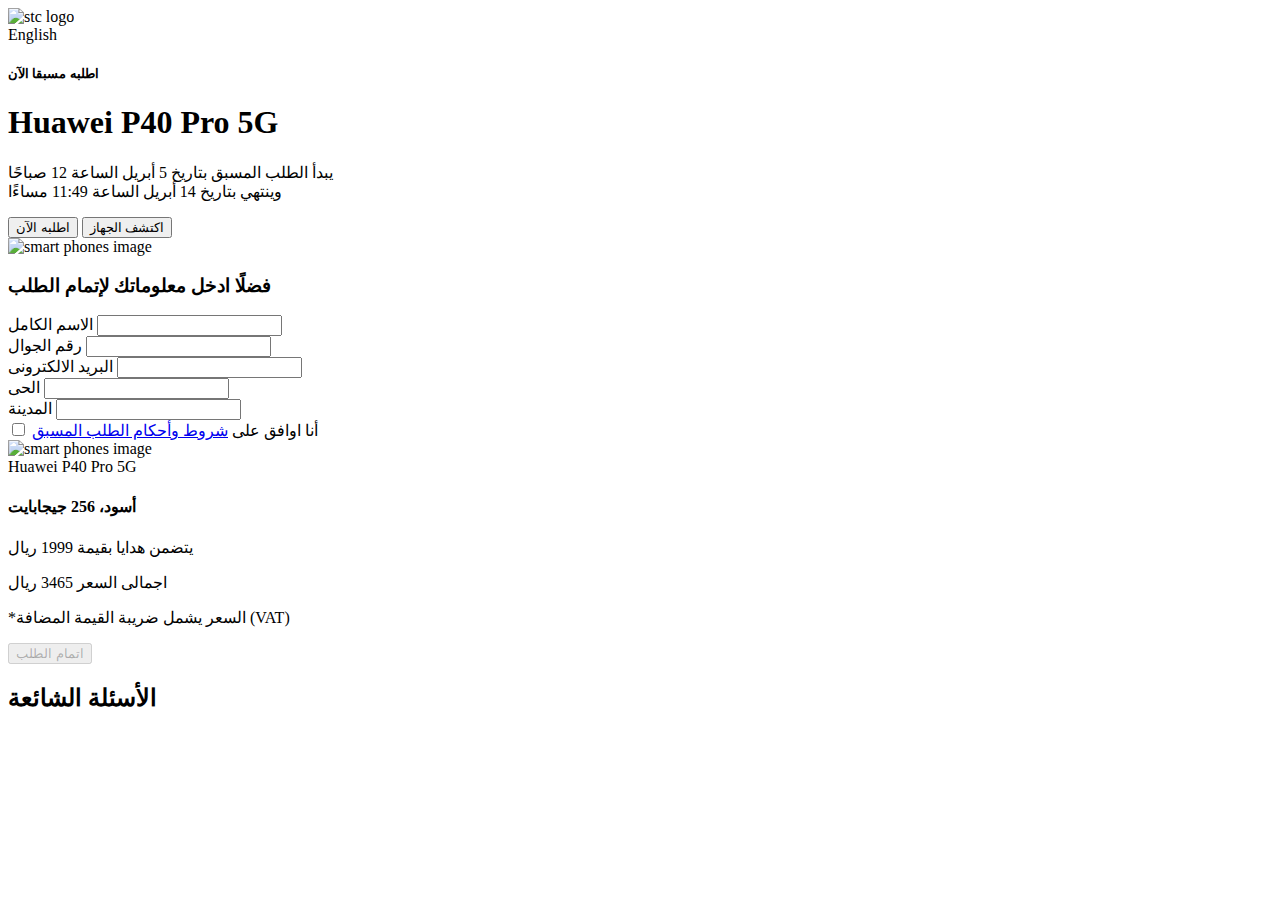
==== index.html @ c3980265 "Post form data" ====
<!DOCTYPE html>
<html lang="en">
  <head>
    <meta charset="UTF-8" />
    <meta name="viewport" content="width=device-width, initial-scale=1.0" />
    <title>Document</title>
    <link rel="stylesheet" href="/assets/css/styles.css" />
  </head>
  <body>
    <!-- Header -->
    <header>
      <div class="main-container flex align-center justify-between">
        <img src="/assets/img/stc-logo.svg" alt="stc logo" class="logo" />
        <div class="lang-switcher"><span>English</span></div>
      </div>
    </header>
    <!-- End Header -->
    <!-- Hero banner -->
    <section class="hero-banner">
      <div class="main-container flex justify-between">
        <div class="content">
          <h5>اطلبه مسبقا الآن</h5>
          <h1>Huawei P40 Pro 5G</h1>
          <p>
            يبدأ الطلب المسبق بتاريخ 5 أبريل الساعة 12 صباحًا
            <br />
            وينتهي بتاريخ 14 أبريل الساعة 11:49 مساءًا
          </p>
          <div class="actions flex">
            <button class="btn main-btn">اطلبه الآن</button>
            <button class="btn outline-btn">اكتشف الجهاز</button>
          </div>
        </div>
        <img src="/assets/img/phone/1.png" alt="smart phones image" />
      </div>
    </section>
    <!-- End Hero banner -->
    <!-- Main form -->
    <section class="main-form">
      <div class="main-container flex">
        <form>
          <div class="fields-container flex flex-wrap">
            <h3>فضلًا ادخل معلوماتك لإتمام الطلب</h3>
            <div class="form-group">
              <label>الاسم الكامل</label>
              <input required type="text" name="name" pattern=".{2,255}" />
            </div>
            <div class="form-group">
              <label>رقم الجوال</label>
              <input
                required
                type="tel"
                minlength="9"
                maxlength="15"
                name="mobile"
                pattern="[0-9]{9,15}"
              />
            </div>
            <div class="form-group">
              <label>البريد الالكترونى</label>
              <input
                required
                type="email"
                name="email"
                pattern="[a-z0-9._%+-]+@[a-z0-9.-]+\.[a-z]{2,}$"
              />
            </div>
            <div class="form-group">
              <label>الحى</label>
              <input required type="text" name="city" pattern=".{2,255}" />
            </div>
            <div class="form-group">
              <label>المدينة</label>
              <input required type="text" name="district" pattern=".{2,255}" />
            </div>
          </div>
          <div class="accept-terms">
            <input type="checkbox" id="accept-terms" />
            <label for="accept-terms">
              <span>أنا اوافق على</span>
              <a
                href="https://www.stc.com.sa/wps/wcm/connect/arabic/individual/static/terms-conditions"
                target="_blank"
                rel="noopener"
                >شروط وأحكام الطلب المسبق</a
              >
            </label>
          </div>
        </form>
        <div class="phone-info">
          <div class="content">
            <img src="/assets/img/phone/2.png" alt="smart phones image" />
            <div class="phone-name">Huawei P40 Pro 5G</div>
            <div class="features">
              <h4>أسود، 256 جيجابايت</h4>
              <p>يتضمن هدايا بقيمة 1999 ريال</p>
            </div>
            <div class="price">
              اجمالى السعر
              <span>3465 ريال</span>
            </div>
            <p>*السعر يشمل ضريبة القيمة المضافة (VAT)</p>
          </div>
          <button class="submit-btn" disabled>اتمام الطلب</button>
        </div>
      </div>
    </section>
    <!-- End Main form -->
    <!-- FAQs -->
    <div class="main-container">
      <section class="FAQs">
        <h2>الأسئلة الشائعة</h2>
        <ul class="FAQs-list">
          <!-- FAQs list items will be generated dynamically, /assets/js/main.js -->
        </ul>
      </section>
    </div>
    <!-- End FAQs -->
    <div class="stc-footer-component stc-footer--ar-lang"></div>

    <script src="https://stc-assets.netlify.com/main.js"></script>
    <script src="/assets/js/renderFAQsList.js"></script>
    <script src="/assets/js/formValidation.js"></script>
  </body>
</html>
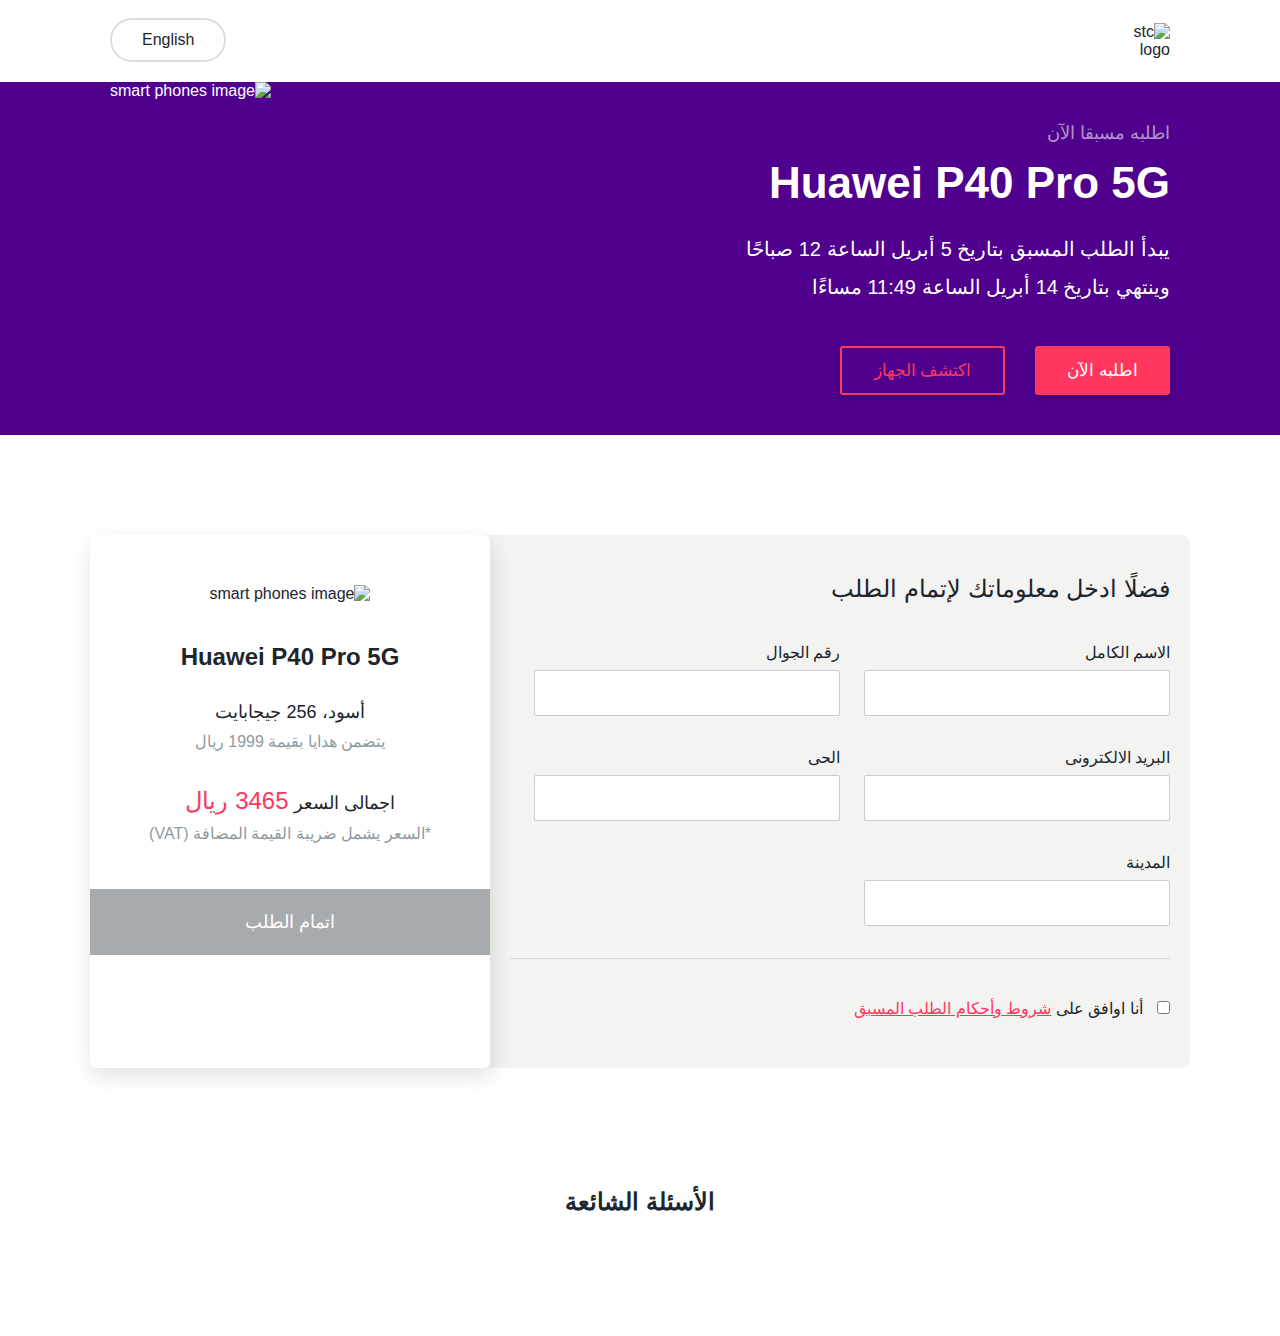
==== commit eb632a8a: "Confirmation message created" ====
--- a/index.html
+++ b/index.html
@@ -36,57 +36,93 @@
     </section>
     <!-- End Hero banner -->
     <!-- Main form -->
-    <section class="main-form">
-      <div class="main-container flex">
-        <form>
-          <div class="fields-container flex flex-wrap">
-            <h3>فضلًا ادخل معلوماتك لإتمام الطلب</h3>
-            <div class="form-group">
-              <label>الاسم الكامل</label>
-              <input required type="text" name="name" pattern=".{2,255}" />
+    <section class="pre-order-phone-device second-step">
+      <div class="main-container flex justify-between">
+        <div class="steps">
+          <form id="userData">
+            <div class="fields-container flex flex-wrap">
+              <h3>فضلًا ادخل معلوماتك لإتمام الطلب</h3>
+              <div class="form-group">
+                <label>الاسم الكامل</label>
+                <input
+                  required
+                  type="text"
+                  name="name"
+                  pattern=".{2,255}"
+                  data-err-msg="أكتب اسمك بشكل صحيح ( 2 - 255 ) حرف"
+                />
+                <small></small>
+              </div>
+              <div class="form-group">
+                <label>رقم الجوال</label>
+                <input
+                  required
+                  type="tel"
+                  minlength="9"
+                  maxlength="16"
+                  name="mobile"
+                  pattern="\+?[0-9]{9,15}"
+                  data-err-msg="من فضلك تأكد من كتابة رقم الجوال بشكل صحيح"
+                />
+                <small></small>
+              </div>
+              <div class="form-group">
+                <label>البريد الالكترونى</label>
+                <input
+                  required
+                  type="email"
+                  name="email"
+                  pattern="[a-z0-9._%+-]+@[a-z0-9.-]+\.[a-z]{2,}$"
+                  data-err-msg="من فضلك تأكد من كتابة البريد الالكترونى بشكل صحيح"
+                />
+                <small></small>
+              </div>
+              <div class="form-group">
+                <label>الحى</label>
+                <input
+                  required
+                  type="text"
+                  name="city"
+                  pattern=".{2,255}"
+                  data-err-msg="أكتب اسم الحى بشكل صحيح ( 2 - 255 ) حرف"
+                />
+                <small></small>
+              </div>
+              <div class="form-group">
+                <label>المدينة</label>
+                <input
+                  required
+                  type="text"
+                  name="district"
+                  pattern=".{2,255}"
+                  data-err-msg="أكتب اسم المدينة بشكل صحيح ( 2 - 255 ) حرف"
+                />
+                <small></small>
+              </div>
             </div>
-            <div class="form-group">
-              <label>رقم الجوال</label>
-              <input
-                required
-                type="tel"
-                minlength="9"
-                maxlength="15"
-                name="mobile"
-                pattern="[0-9]{9,15}"
-              />
+            <div class="accept-terms">
+              <input type="checkbox" id="accept-terms" required />
+              <label for="accept-terms">
+                <span>أنا اوافق على</span>
+                <a
+                  href="https://www.stc.com.sa/wps/wcm/connect/arabic/individual/static/terms-conditions"
+                  target="_blank"
+                  rel="noopener"
+                  >شروط وأحكام الطلب المسبق</a
+                >
+              </label>
             </div>
-            <div class="form-group">
-              <label>البريد الالكترونى</label>
-              <input
-                required
-                type="email"
-                name="email"
-                pattern="[a-z0-9._%+-]+@[a-z0-9.-]+\.[a-z]{2,}$"
-              />
-            </div>
-            <div class="form-group">
-              <label>الحى</label>
-              <input required type="text" name="city" pattern=".{2,255}" />
-            </div>
-            <div class="form-group">
-              <label>المدينة</label>
-              <input required type="text" name="district" pattern=".{2,255}" />
-            </div>
+          </form>
+          <div id="confirmationMessage" class="flex flex-center">
+            <img src="/assets/img/checkmark.svg" alt="Checkmark Icon">
+            <h2>شكرًا لك! تم تأكيد طلبك المسبق للجهاز</h2>
+            <p>
+              سيقوم ممثل خدمة العملاء بالتواصل معك
+              </br>
+              لتأكيد معلوماتك وآلية الإستلام
+            </p>
           </div>
-          <div class="accept-terms">
-            <input type="checkbox" id="accept-terms" />
-            <label for="accept-terms">
-              <span>أنا اوافق على</span>
-              <a
-                href="https://www.stc.com.sa/wps/wcm/connect/arabic/individual/static/terms-conditions"
-                target="_blank"
-                rel="noopener"
-                >شروط وأحكام الطلب المسبق</a
-              >
-            </label>
-          </div>
-        </form>
+        </div>
         <div class="phone-info">
           <div class="content">
             <img src="/assets/img/phone/2.png" alt="smart phones image" />
--- a/assets/css/styles.css
+++ b/assets/css/styles.css
@@ -0,0 +1,473 @@
+/* Thin => 200 */
+@font-face {
+  font-family: "STCForward";
+  font-weight: 200;
+  font-style: normal;
+  src: url("/assets/fonts/STCForward/STCForward-Thin.eot");
+  src: url("/assets/fonts/STCForward/STCForward-Thin.woff") format("woff"), url("/assets/fonts/STCForward/STCForward-Thin.ttf") format("truetype"), url("/assets/fonts/STCForward/STCForward-Thin.svg") format("svg");
+}
+@font-face {
+  font-family: "STCForward";
+  font-weight: 200;
+  font-style: italic;
+  src: url("/assets/fonts/STCForward/STCForward-ThinItalic.eot");
+  src: url("/assets/fonts/STCForward/STCForward-ThinItalic.woff") format("woff"), url("/assets/fonts/STCForward/STCForward-ThinItalic.ttf") format("truetype"), url("/assets/fonts/STCForward/STCForward-ThinItalic.svg") format("svg");
+}
+/* Light => 300 */
+@font-face {
+  font-family: "STCForward";
+  font-weight: 300;
+  font-style: normal;
+  src: url("/assets/fonts/STCForward/STCForward-Light.eot");
+  src: url("/assets/fonts/STCForward/STCForward-Light.woff") format("woff"), url("/assets/fonts/STCForward/STCForward-Light.ttf") format("truetype"), url("/assets/fonts/STCForward/STCForward-Light.svg") format("svg");
+}
+@font-face {
+  font-family: "STCForward";
+  font-weight: 300;
+  font-style: italic;
+  src: url("/assets/fonts/STCForward/STCForward-LightItalic.eot");
+  src: url("/assets/fonts/STCForward/STCForward-LightItalic.woff") format("woff"), url("/assets/fonts/STCForward/STCForward-LightItalic.ttf") format("truetype"), url("/assets/fonts/STCForward/STCForward-LightItalic.svg") format("svg");
+}
+/* Regular => 400 */
+@font-face {
+  font-family: "STCForward";
+  font-weight: 400;
+  font-style: normal;
+  src: url("/assets/fonts/STCForward/STCForward-Regular.eot");
+  src: url("/assets/fonts/STCForward/STCForward-Regular.woff") format("woff"), url("/assets/fonts/STCForward/STCForward-Regular.ttf") format("truetype"), url("/assets/fonts/STCForward/STCForward-Regular.svg") format("svg");
+}
+@font-face {
+  font-family: "STCForward";
+  font-weight: 400;
+  font-style: italic;
+  src: url("/assets/fonts/STCForward/STCForward-Italic.eot");
+  src: url("/assets/fonts/STCForward/STCForward-Italic.woff") format("woff"), url("/assets/fonts/STCForward/STCForward-Italic.ttf") format("truetype"), url("/assets/fonts/STCForward/STCForward-Italic.svg") format("svg");
+}
+/* Medium => 500 */
+@font-face {
+  font-family: "STCForward";
+  font-weight: 500;
+  font-style: normal;
+  src: url("/assets/fonts/STCForward/STCForward-Medium.eot");
+  src: url("/assets/fonts/STCForward/STCForward-Medium.woff") format("woff"), url("/assets/fonts/STCForward/STCForward-Medium.ttf") format("truetype"), url("/assets/fonts/STCForward/STCForward-Medium.svg") format("svg");
+}
+@font-face {
+  font-family: "STCForward";
+  font-weight: 500;
+  font-style: italic;
+  src: url("/assets/fonts/STCForward/STCForward-MediumItalic.eot");
+  src: url("/assets/fonts/STCForward/STCForward-MediumItalic.woff") format("woff"), url("/assets/fonts/STCForward/STCForward-MediumItalic.ttf") format("truetype"), url("/assets/fonts/STCForward/STCForward-MediumItalic.svg") format("svg");
+}
+/* Bold => 600, 700 */
+@font-face {
+  font-family: "STCForward";
+  font-weight: 700;
+  font-style: normal;
+  src: url("/assets/fonts/STCForward/STCForward-Bold.eot");
+  src: url("/assets/fonts/STCForward/STCForward-Bold.woff") format("woff"), url("/assets/fonts/STCForward/STCForward-Bold.ttf") format("truetype"), url("/assets/fonts/STCForward/STCForward-Bold.svg") format("svg");
+}
+@font-face {
+  font-family: "STCForward";
+  font-weight: 700;
+  font-style: italic;
+  src: url("/assets/fonts/STCForward/STCForward-BoldItalic.eot");
+  src: url("/assets/fonts/STCForward/STCForward-BoldItalic.woff") format("woff"), url("/assets/fonts/STCForward/STCForward-BoldItalic.ttf") format("truetype"), url("/assets/fonts/STCForward/STCForward-BoldItalic.svg") format("svg");
+}
+/* Extra Bold => 800 */
+@font-face {
+  font-family: "STCForward";
+  font-weight: 900;
+  font-style: normal;
+  src: url("/assets/fonts/STCForward/STCForward-ExtraBold.eot");
+  src: url("/assets/fonts/STCForward/STCForward-ExtraBold.woff") format("woff"), url("/assets/fonts/STCForward/STCForward-ExtraBold.ttf") format("truetype"), url("/assets/fonts/STCForward/STCForward-ExtraBold.svg") format("svg");
+}
+@font-face {
+  font-family: "STCForward";
+  font-weight: 900;
+  font-style: italic;
+  src: url("/assets/fonts/STCForward/STCForward-ExtraBoldItalic.eot");
+  src: url("/assets/fonts/STCForward/STCForward-ExtraBoldItalic.woff") format("woff"), url("/assets/fonts/STCForward/STCForward-ExtraBoldItalic.ttf") format("truetype"), url("/assets/fonts/STCForward/STCForward-ExtraBoldItalic.svg") format("svg");
+}
+* {
+  box-sizing: border-box;
+  padding: 0;
+  margin: 0;
+  border: 0;
+  outline: 0;
+  font-family: "STCForward", sans-serif, arial;
+}
+
+body {
+  background-color: #fff;
+  color: #1d252d;
+  direction: rtl;
+}
+
+p {
+  line-height: 30px;
+}
+
+a {
+  text-decoration: none;
+  display: inline-block;
+  color: #1d252d;
+}
+
+.main-container {
+  max-width: 1100px;
+  width: 100%;
+  margin: auto;
+  padding: 0 20px;
+}
+
+.flex {
+  display: flex;
+}
+.flex.flex-wrap {
+  flex-wrap: wrap;
+}
+.flex.flex-center {
+  align-items: center;
+  justify-content: center;
+}
+.flex.align-center {
+  align-items: center;
+}
+.flex.justify-between {
+  justify-content: space-between;
+}
+
+.btn {
+  padding: 12px 32px;
+  font-size: 17px;
+  border-radius: 3px;
+  box-shadow: 0px 3px 8px rgba(0, 0, 0, 0.18);
+  display: flex;
+  align-items: center;
+  justify-content: center;
+  cursor: pointer;
+}
+.btn.main-btn {
+  background-color: #ff375e;
+  color: #fff;
+}
+.btn.outline-btn {
+  color: #ff375e;
+  background-color: transparent;
+  border: 2px solid #ff375e;
+}
+
+header {
+  padding: 20px 0;
+}
+header .logo {
+  width: 50px;
+}
+header .lang-switcher {
+  padding: 0 30px;
+  height: 44px;
+  border: 2px solid #ddd;
+  border-radius: 25px;
+  font-size: 16px;
+  margin-right: 24px;
+  margin-top: -2px;
+  display: flex;
+  justify-content: center;
+  align-items: center;
+  cursor: pointer;
+}
+
+.hero-banner {
+  background-color: #4f008c;
+  color: #fff;
+}
+.hero-banner .content {
+  padding: 40px 0;
+}
+.hero-banner .content h5 {
+  color: #f3f3f1;
+  opacity: 0.6;
+  font-weight: 400;
+  font-size: 18px;
+  margin-bottom: 16px;
+}
+.hero-banner .content h1 {
+  font-size: 44px;
+  font-weight: 600;
+  line-height: 46px;
+  margin-bottom: 24px;
+}
+.hero-banner .content p {
+  font-size: 20px;
+  line-height: 38px;
+  margin-bottom: 40px;
+}
+.hero-banner .content .main-btn {
+  margin-left: 30px;
+}
+
+@media screen and (max-width: 900px) {
+  .hero-banner .main-container {
+    flex-direction: column-reverse;
+    align-items: center;
+  }
+  .hero-banner .main-container .content {
+    margin-top: 40px;
+    text-align: center;
+  }
+  .hero-banner .main-container .content .main-btn {
+    margin: 0 auto;
+  }
+}
+@media screen and (max-width: 460px) {
+  .hero-banner .main-container .content h1 {
+    font-size: 26px;
+  }
+
+  .hero-banner .main-container .logos .flex {
+    flex-direction: column;
+  }
+}
+.FAQs {
+  text-align: center;
+  padding: 60px 0;
+}
+.FAQs h2 {
+  margin-bottom: 60px;
+}
+.FAQs ul {
+  list-style-type: none;
+  width: 100%;
+  max-width: 700px;
+  margin: auto;
+}
+.FAQs ul li {
+  background-color: #fff;
+  border-radius: 8px;
+  box-shadow: 0px 14px 26px rgba(0, 0, 0, 0.08);
+  margin-bottom: 22px;
+  text-align: start;
+  position: relative;
+}
+.FAQs ul li.expand .question::after {
+  transition: all 0.4s ease-out;
+  transform: scaleX(1);
+  background-color: #f3efef;
+}
+.FAQs ul li.expand .answer {
+  animation: expanding 1s ease forwards 0ms;
+}
+.FAQs ul li.expand .arrow-icon {
+  transform: rotate(0) !important;
+}
+.FAQs ul li .question {
+  font-weight: 500;
+  font-size: 17px;
+  position: relative;
+  cursor: pointer;
+  padding: 22px;
+  display: flex;
+  justify-content: space-between;
+  align-items: center;
+}
+.FAQs ul li .question::after {
+  content: "";
+  position: absolute;
+  bottom: 10px;
+  left: 22px;
+  width: calc(100% - 44px);
+  height: 2px;
+  background-color: #ff375e;
+  transform: scaleX(0);
+  transform-origin: center;
+  transition: all 0.2s ease-out;
+}
+.FAQs ul li .question .arrow-icon {
+  transform: rotate(90deg);
+  transition: all 0.2s ease-out;
+}
+.FAQs ul li .answer {
+  color: #8e9aa0;
+  line-height: 28px;
+  height: auto;
+  opacity: 0;
+  padding: 0 22px;
+  transform: translateY(5px);
+  max-height: 0;
+  transition: max-height 10s ease 0ms;
+}
+
+@keyframes expanding {
+  100% {
+    max-height: 500px;
+    padding-bottom: 20px;
+    opacity: 1;
+    transform: translateY(0);
+  }
+}
+.pre-order-phone-device {
+  padding: 100px 20px 60px;
+}
+.pre-order-phone-device .main-container {
+  background-color: #f3f3f1;
+  padding: 0;
+  border-radius: 8px;
+}
+.pre-order-phone-device .main-container .steps {
+  width: calc(100% - 400px);
+}
+.pre-order-phone-device .main-container .steps #selectColor,
+.pre-order-phone-device .main-container .steps #userData,
+.pre-order-phone-device .main-container .steps #confirmationMessage {
+  display: none;
+}
+.pre-order-phone-device.first-step .steps #selectColor {
+  display: block;
+}
+.pre-order-phone-device.second-step .steps #userData {
+  display: flex;
+}
+.pre-order-phone-device.done .steps #confirmationMessage {
+  display: flex;
+}
+.pre-order-phone-device.done .submit-btn {
+  display: none;
+}
+
+#userData {
+  width: 100%;
+  height: 100%;
+  padding: 40px 20px 0;
+  display: flex;
+  flex-direction: column;
+  justify-content: space-between;
+}
+#userData h3 {
+  font-weight: 500;
+  margin-bottom: 40px;
+  color: #1d252d;
+  font-size: 24px;
+  display: block;
+  width: 100%;
+}
+#userData .form-group {
+  display: flex;
+  flex-direction: column;
+  padding-left: 24px;
+  margin-bottom: 32px;
+  position: relative;
+  width: 50%;
+}
+#userData .form-group.invalid input {
+  border: 1px solid #ff375e;
+}
+#userData .form-group.invalid small {
+  transform: translateY(0);
+  opacity: 1;
+}
+#userData .form-group label {
+  margin-bottom: 8px;
+}
+#userData .form-group input {
+  height: 46px;
+  border: 1px solid #ccc;
+  padding: 5px 12px;
+  border-radius: 2px;
+  transition: all 0.2s ease-in-out;
+  position: relative;
+  z-index: 2;
+}
+#userData .form-group input:focus {
+  border: 1px solid #4f008c;
+}
+#userData .form-group small {
+  position: absolute;
+  top: calc(100% + 3px);
+  right: 0;
+  z-index: 1;
+  color: #ff375e;
+  opacity: 0;
+  transform: translateY(-20px);
+  transition: all 0.3s ease;
+}
+#userData .accept-terms {
+  padding: 40px 0 50px;
+  border-top: 1px solid rgba(142, 154, 160, 0.3);
+}
+#userData .accept-terms input {
+  margin-left: 10px;
+}
+#userData .accept-terms a {
+  color: #ff375e;
+  text-decoration: underline;
+}
+
+#confirmationMessage {
+  width: 100%;
+  height: 100%;
+  flex-direction: column;
+  text-align: center;
+}
+#confirmationMessage h2 {
+  margin: 40px 0 20px;
+}
+#confirmationMessage p {
+  font-size: 18px;
+}
+
+.phone-info {
+  width: 400px;
+  border-radius: 6px;
+  background-color: #fff;
+  box-shadow: 2px 8px 22px rgba(0, 0, 0, 0.12);
+  display: flex;
+  flex-direction: column;
+  align-items: center;
+  text-align: center;
+  overflow: hidden;
+}
+.phone-info .content {
+  padding: 50px 30px 40px;
+}
+.phone-info img {
+  margin-bottom: 40px;
+}
+.phone-info p {
+  color: #8e9aa0;
+}
+.phone-info h4,
+.phone-info .price {
+  font-weight: 500;
+  font-size: 18px;
+  margin-bottom: 4px;
+}
+.phone-info h4 span,
+.phone-info .price span {
+  color: #ff375e;
+  font-size: 24px;
+}
+.phone-info .phone-name {
+  font-weight: 600;
+  font-size: 24px;
+  margin-bottom: 30px;
+}
+.phone-info .features {
+  margin-bottom: 30px;
+}
+.phone-info button {
+  width: 100%;
+  padding: 22px 20px;
+  display: flex;
+  justify-content: center;
+  align-items: center;
+  background-color: #a8abae;
+  color: #fff;
+  font-size: 18px;
+  cursor: not-allowed;
+}
+.phone-info button.active {
+  background-color: #ff375e;
+  cursor: pointer;
+}
+
+/*# sourceMappingURL=styles.css.map */
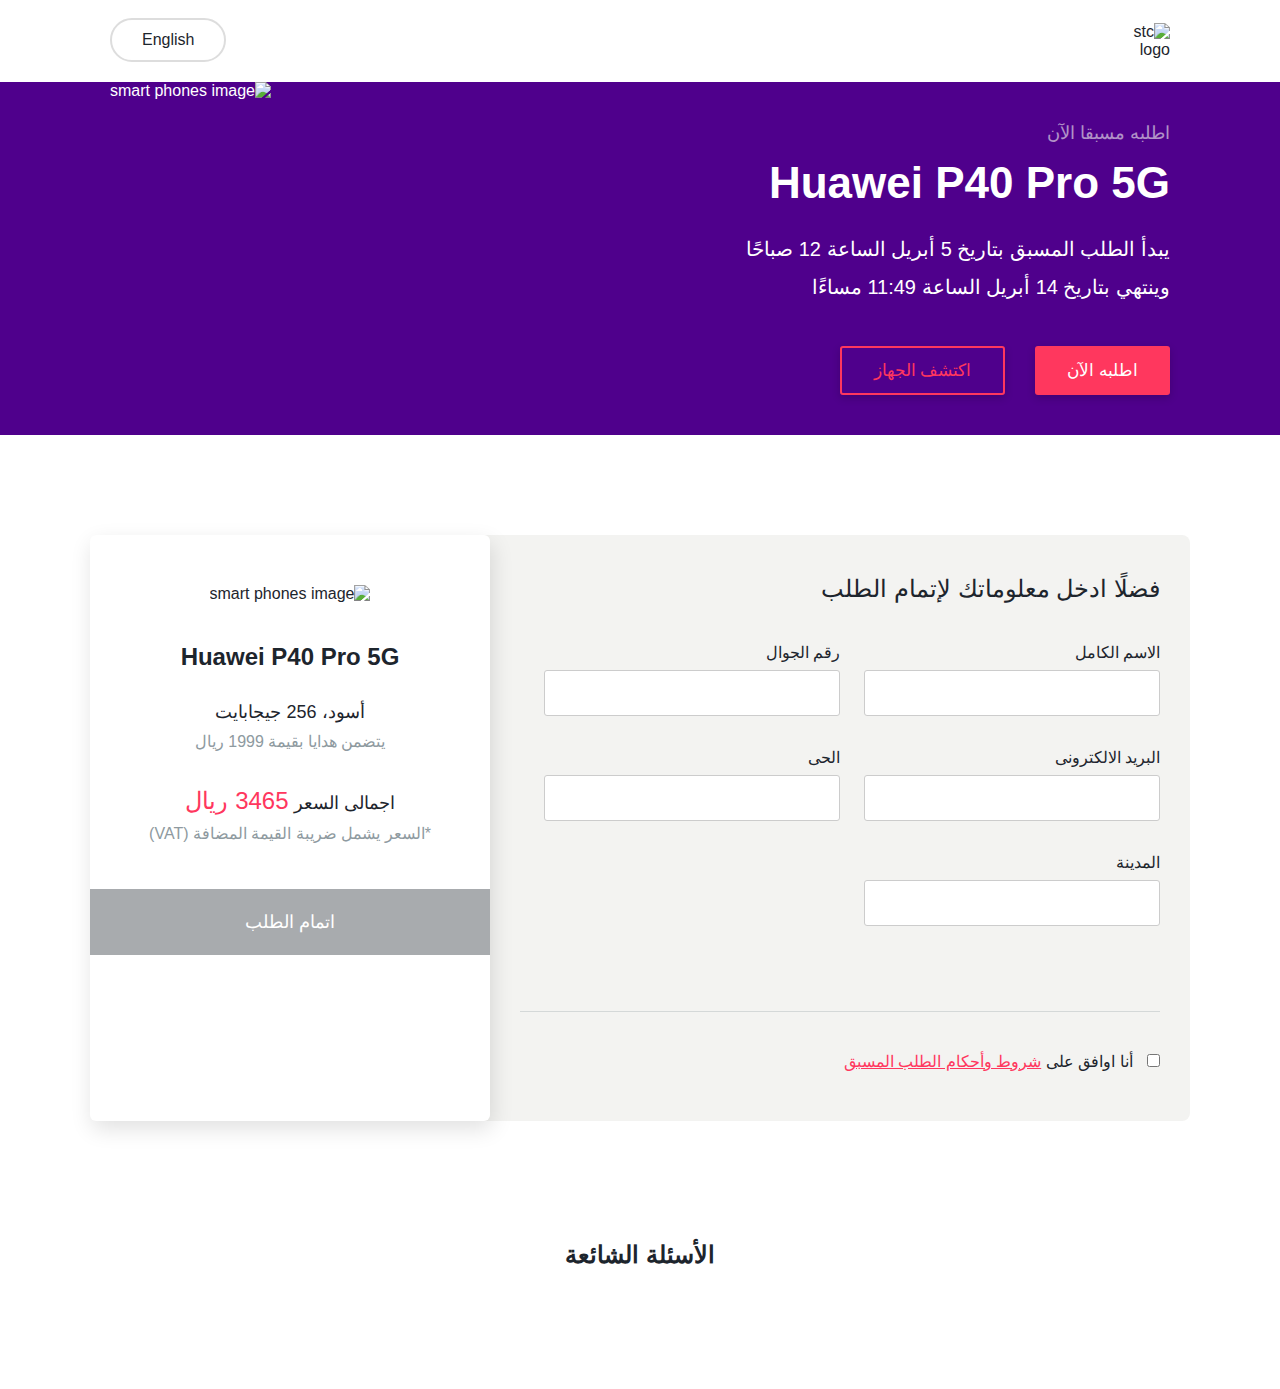
==== commit 0d853545: "Show error message" ====
--- a/index.html
+++ b/index.html
@@ -100,6 +100,7 @@
                 <small></small>
               </div>
             </div>
+            <div class="alert-err-msg">حدث خطأ ما ، رجاءا حاول مرة اخرى وتأكد من صحة معلوماتك</div>
             <div class="accept-terms">
               <input type="checkbox" id="accept-terms" required />
               <label for="accept-terms">
--- a/assets/css/styles.css
+++ b/assets/css/styles.css
@@ -337,10 +337,13 @@
 #userData {
   width: 100%;
   height: 100%;
-  padding: 40px 20px 0;
+  padding: 40px 30px 0;
   display: flex;
   flex-direction: column;
   justify-content: space-between;
+}
+#userData .main-container {
+  margin-left: -24px;
 }
 #userData h3 {
   font-weight: 500;
@@ -372,7 +375,7 @@
   height: 46px;
   border: 1px solid #ccc;
   padding: 5px 12px;
-  border-radius: 2px;
+  border-radius: 3px;
   transition: all 0.2s ease-in-out;
   position: relative;
   z-index: 2;
@@ -390,6 +393,21 @@
   transform: translateY(-20px);
   transition: all 0.3s ease;
 }
+#userData .alert-err-msg {
+  color: #ff375e;
+  border: 2px solid rgba(255, 55, 95, 0.4);
+  padding: 15px 20px;
+  background-color: rgba(255, 55, 95, 0.2);
+  border-radius: 4px;
+  box-shadow: 0 4px 9px rgba(255, 55, 95, 0.2);
+  transform: translateY(30px);
+  opacity: 0;
+  transition: all 0.3s cubic-bezier(0.65, 0.05, 0.36, 1);
+}
+#userData .alert-err-msg.show {
+  transform: translateY(0);
+  opacity: 1;
+}
 #userData .accept-terms {
   padding: 40px 0 50px;
   border-top: 1px solid rgba(142, 154, 160, 0.3);
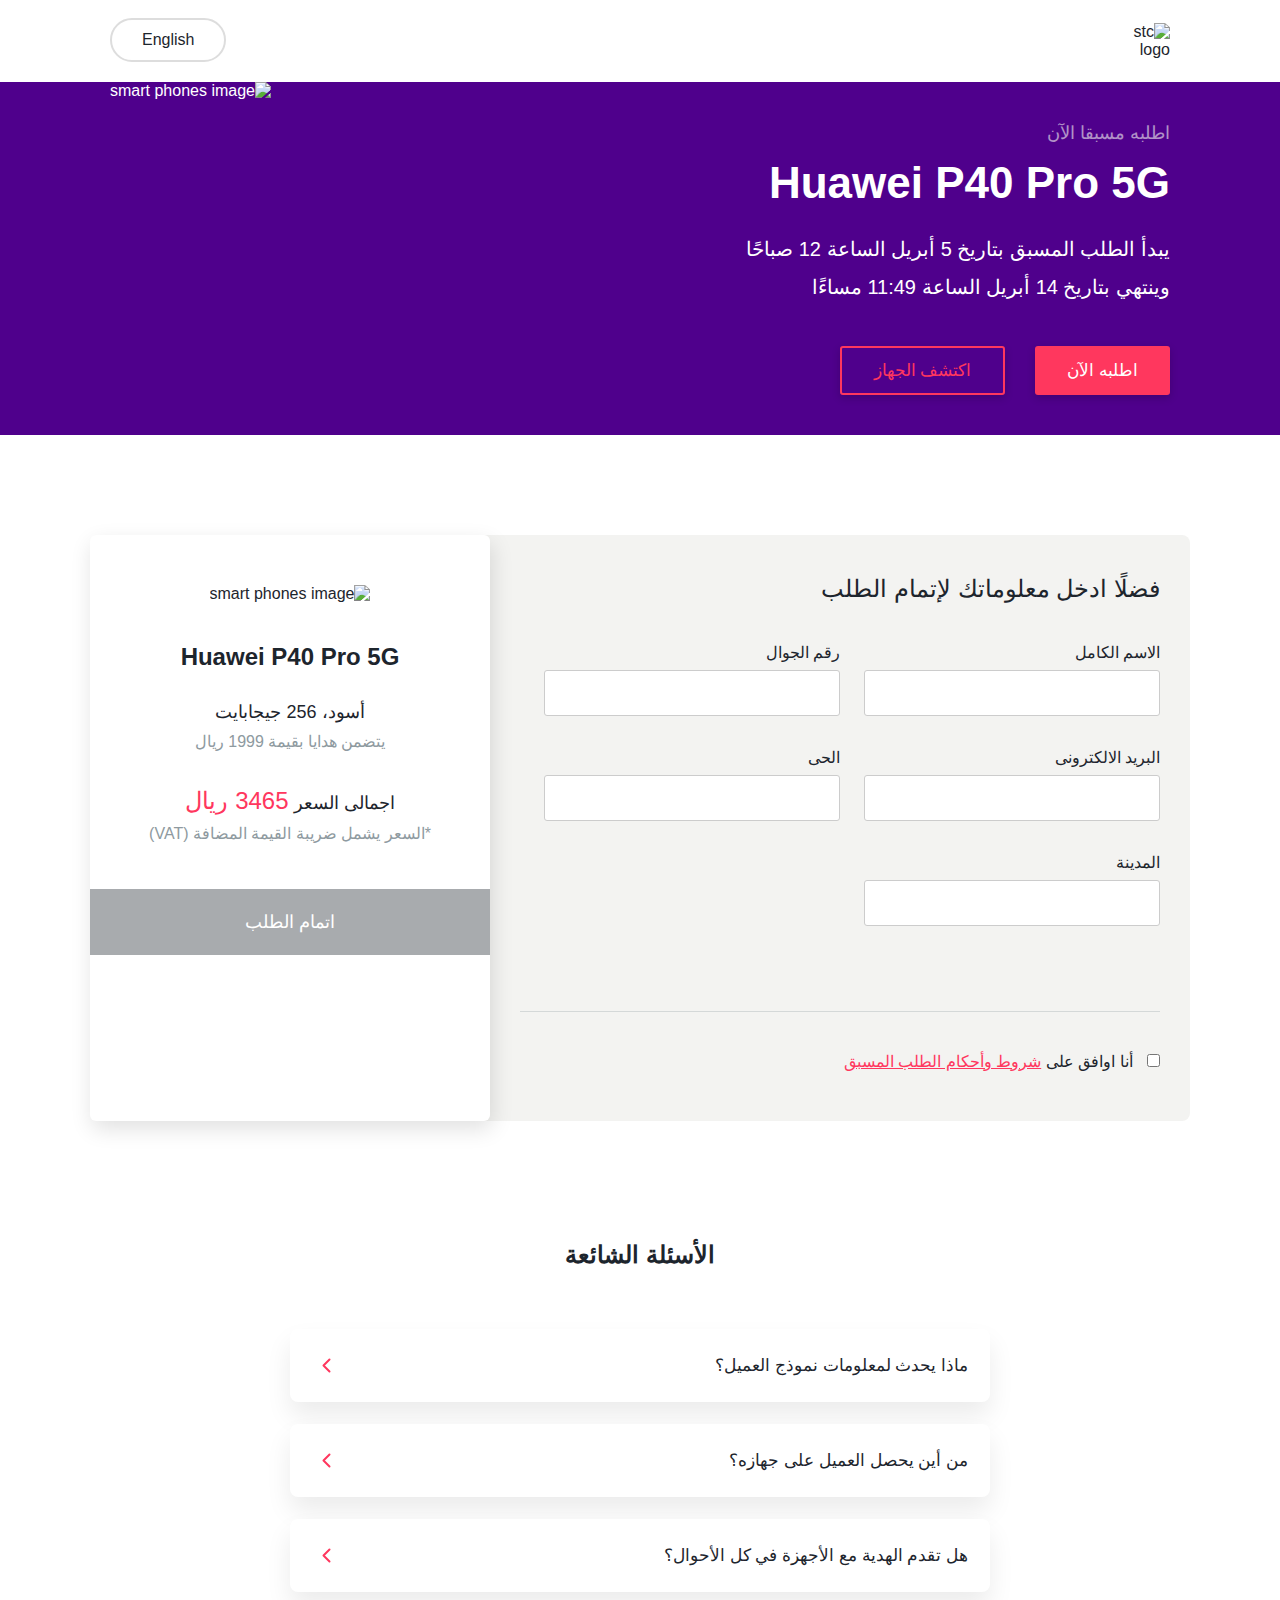
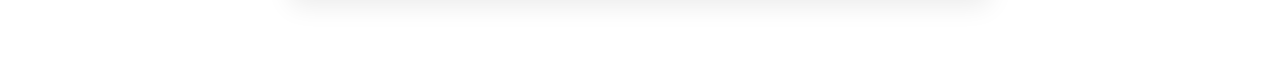
==== commit 0eb9ff9d: "Render FAQs list with a real data, redirect to /ar" ====
--- a/index.html
+++ b/index.html
@@ -4,159 +4,10 @@
     <meta charset="UTF-8" />
     <meta name="viewport" content="width=device-width, initial-scale=1.0" />
     <title>Document</title>
-    <link rel="stylesheet" href="/assets/css/styles.css" />
   </head>
   <body>
-    <!-- Header -->
-    <header>
-      <div class="main-container flex align-center justify-between">
-        <img src="/assets/img/stc-logo.svg" alt="stc logo" class="logo" />
-        <div class="lang-switcher"><span>English</span></div>
-      </div>
-    </header>
-    <!-- End Header -->
-    <!-- Hero banner -->
-    <section class="hero-banner">
-      <div class="main-container flex justify-between">
-        <div class="content">
-          <h5>اطلبه مسبقا الآن</h5>
-          <h1>Huawei P40 Pro 5G</h1>
-          <p>
-            يبدأ الطلب المسبق بتاريخ 5 أبريل الساعة 12 صباحًا
-            <br />
-            وينتهي بتاريخ 14 أبريل الساعة 11:49 مساءًا
-          </p>
-          <div class="actions flex">
-            <button class="btn main-btn">اطلبه الآن</button>
-            <button class="btn outline-btn">اكتشف الجهاز</button>
-          </div>
-        </div>
-        <img src="/assets/img/phone/1.png" alt="smart phones image" />
-      </div>
-    </section>
-    <!-- End Hero banner -->
-    <!-- Main form -->
-    <section class="pre-order-phone-device second-step">
-      <div class="main-container flex justify-between">
-        <div class="steps">
-          <form id="userData">
-            <div class="fields-container flex flex-wrap">
-              <h3>فضلًا ادخل معلوماتك لإتمام الطلب</h3>
-              <div class="form-group">
-                <label>الاسم الكامل</label>
-                <input
-                  required
-                  type="text"
-                  name="name"
-                  pattern=".{2,255}"
-                  data-err-msg="أكتب اسمك بشكل صحيح ( 2 - 255 ) حرف"
-                />
-                <small></small>
-              </div>
-              <div class="form-group">
-                <label>رقم الجوال</label>
-                <input
-                  required
-                  type="tel"
-                  minlength="9"
-                  maxlength="16"
-                  name="mobile"
-                  pattern="\+?[0-9]{9,15}"
-                  data-err-msg="من فضلك تأكد من كتابة رقم الجوال بشكل صحيح"
-                />
-                <small></small>
-              </div>
-              <div class="form-group">
-                <label>البريد الالكترونى</label>
-                <input
-                  required
-                  type="email"
-                  name="email"
-                  pattern="[a-z0-9._%+-]+@[a-z0-9.-]+\.[a-z]{2,}$"
-                  data-err-msg="من فضلك تأكد من كتابة البريد الالكترونى بشكل صحيح"
-                />
-                <small></small>
-              </div>
-              <div class="form-group">
-                <label>الحى</label>
-                <input
-                  required
-                  type="text"
-                  name="city"
-                  pattern=".{2,255}"
-                  data-err-msg="أكتب اسم الحى بشكل صحيح ( 2 - 255 ) حرف"
-                />
-                <small></small>
-              </div>
-              <div class="form-group">
-                <label>المدينة</label>
-                <input
-                  required
-                  type="text"
-                  name="district"
-                  pattern=".{2,255}"
-                  data-err-msg="أكتب اسم المدينة بشكل صحيح ( 2 - 255 ) حرف"
-                />
-                <small></small>
-              </div>
-            </div>
-            <div class="alert-err-msg">حدث خطأ ما ، رجاءا حاول مرة اخرى وتأكد من صحة معلوماتك</div>
-            <div class="accept-terms">
-              <input type="checkbox" id="accept-terms" required />
-              <label for="accept-terms">
-                <span>أنا اوافق على</span>
-                <a
-                  href="https://www.stc.com.sa/wps/wcm/connect/arabic/individual/static/terms-conditions"
-                  target="_blank"
-                  rel="noopener"
-                  >شروط وأحكام الطلب المسبق</a
-                >
-              </label>
-            </div>
-          </form>
-          <div id="confirmationMessage" class="flex flex-center">
-            <img src="/assets/img/checkmark.svg" alt="Checkmark Icon">
-            <h2>شكرًا لك! تم تأكيد طلبك المسبق للجهاز</h2>
-            <p>
-              سيقوم ممثل خدمة العملاء بالتواصل معك
-              </br>
-              لتأكيد معلوماتك وآلية الإستلام
-            </p>
-          </div>
-        </div>
-        <div class="phone-info">
-          <div class="content">
-            <img src="/assets/img/phone/2.png" alt="smart phones image" />
-            <div class="phone-name">Huawei P40 Pro 5G</div>
-            <div class="features">
-              <h4>أسود، 256 جيجابايت</h4>
-              <p>يتضمن هدايا بقيمة 1999 ريال</p>
-            </div>
-            <div class="price">
-              اجمالى السعر
-              <span>3465 ريال</span>
-            </div>
-            <p>*السعر يشمل ضريبة القيمة المضافة (VAT)</p>
-          </div>
-          <button class="submit-btn" disabled>اتمام الطلب</button>
-        </div>
-      </div>
-    </section>
-    <!-- End Main form -->
-    <!-- FAQs -->
-    <div class="main-container">
-      <section class="FAQs">
-        <h2>الأسئلة الشائعة</h2>
-        <ul class="FAQs-list">
-          <!-- FAQs list items will be generated dynamically, /assets/js/main.js -->
-        </ul>
-      </section>
-    </div>
-    <!-- End FAQs -->
-    <div class="stc-footer-component stc-footer--ar-lang"></div>
-
-    <script src="https://stc-assets.netlify.com/main.js"></script>
-    <script src="/assets/js/renderFAQsList.js"></script>
-    <script src="/assets/js/formValidation.js"></script>
+    <script>
+      window.location.pathname = '/ar/';
+    </script>
   </body>
 </html>
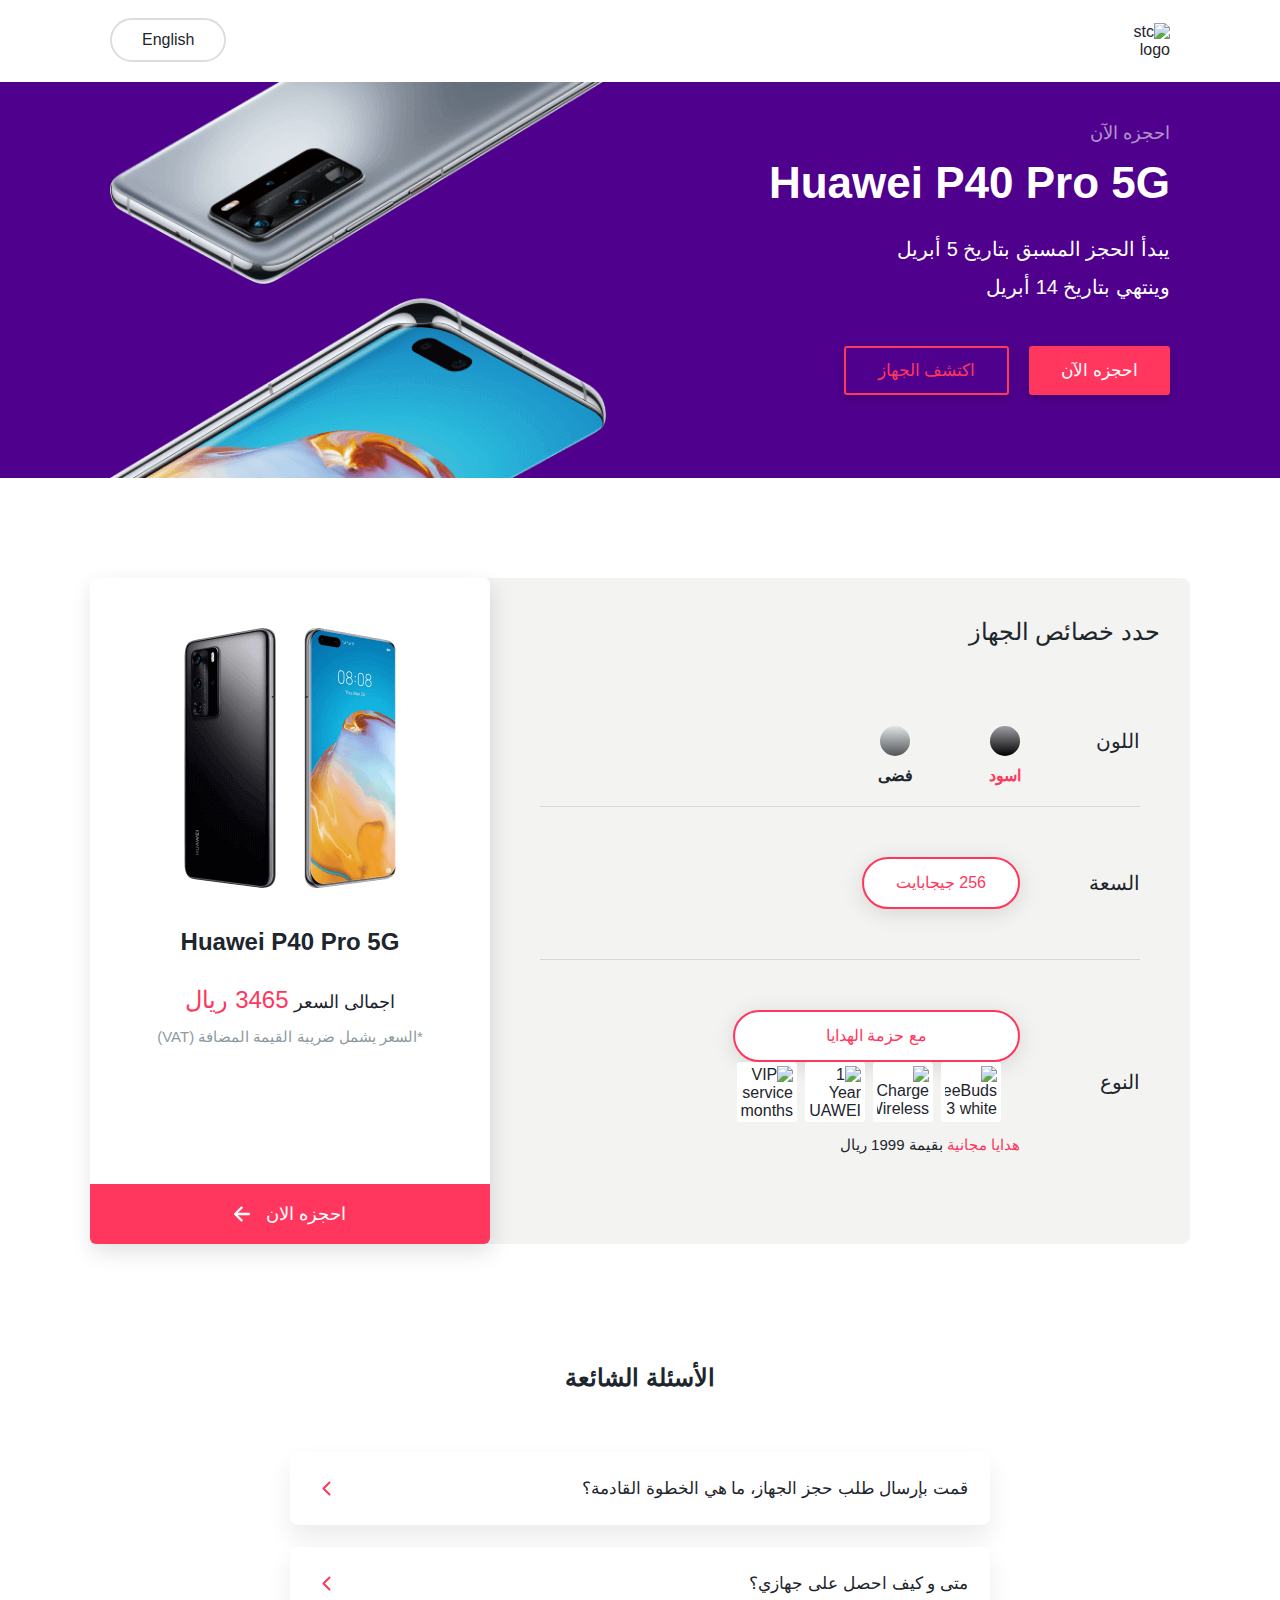
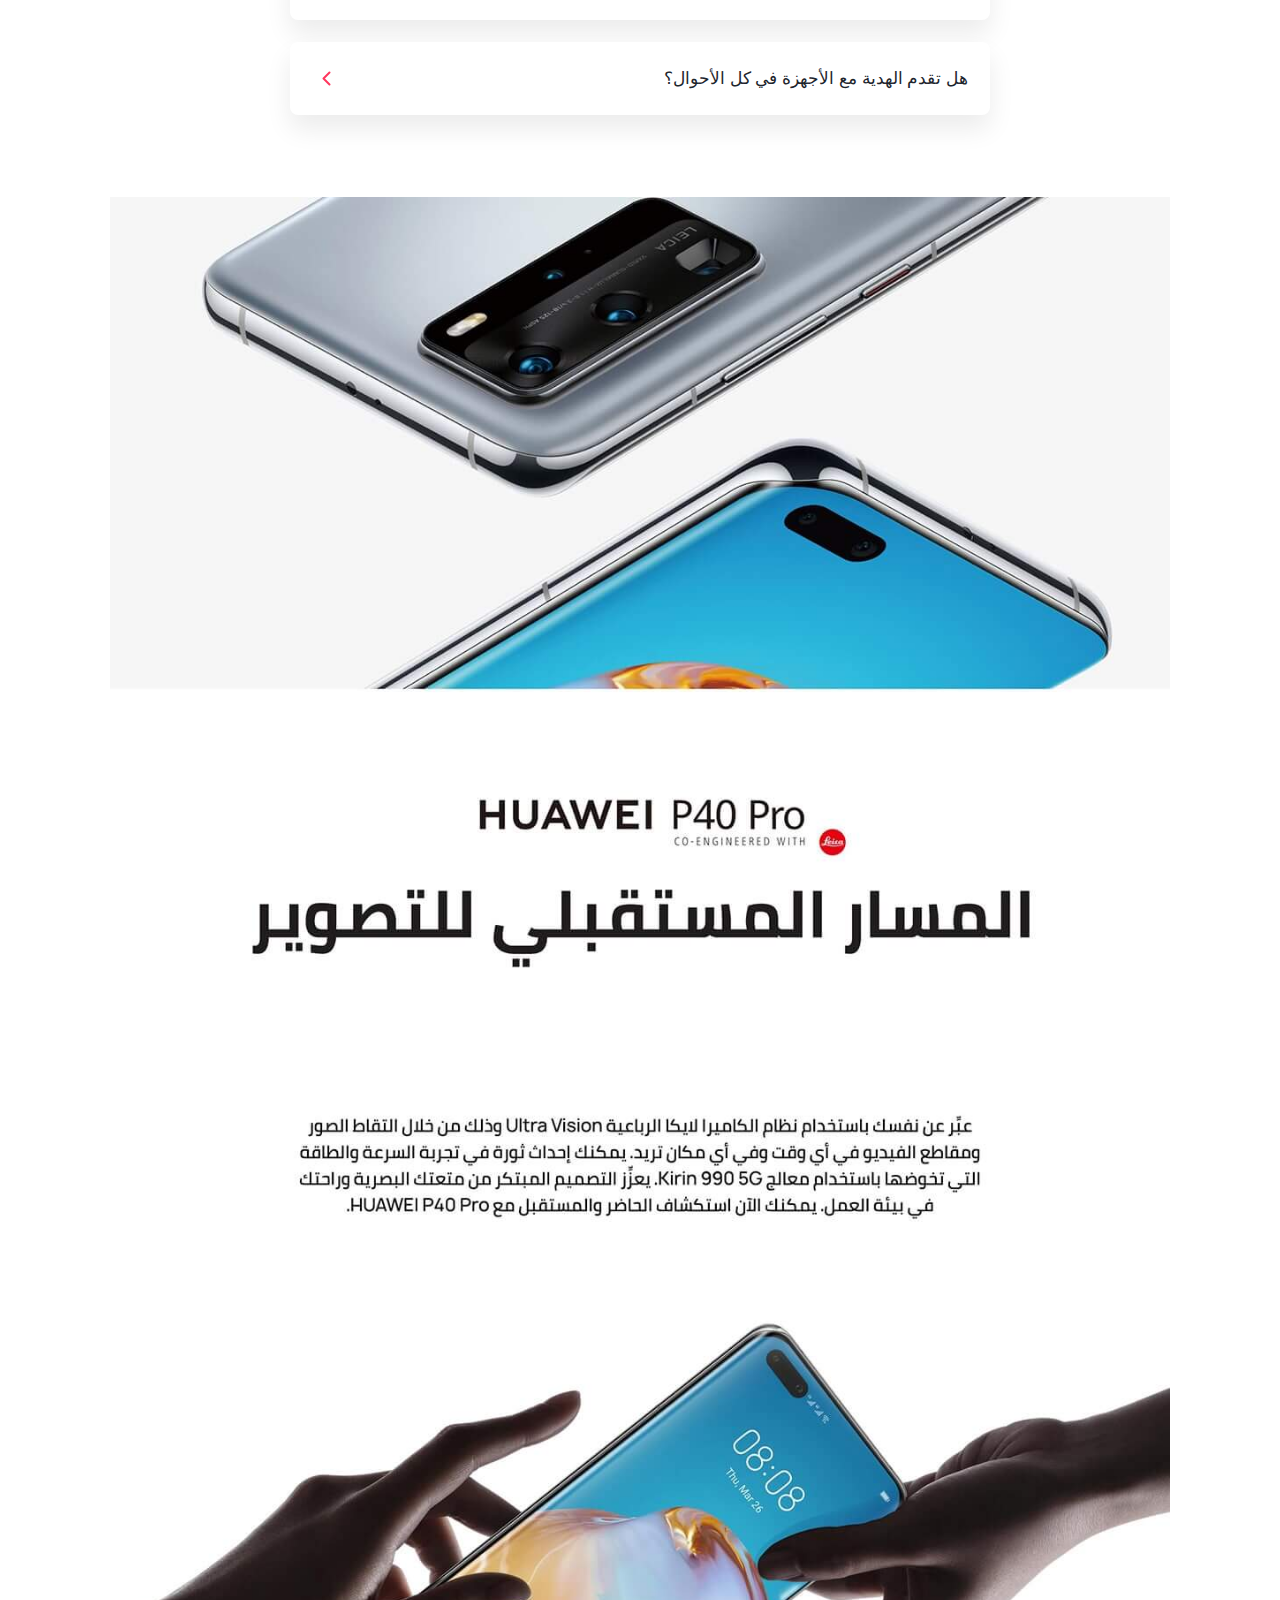
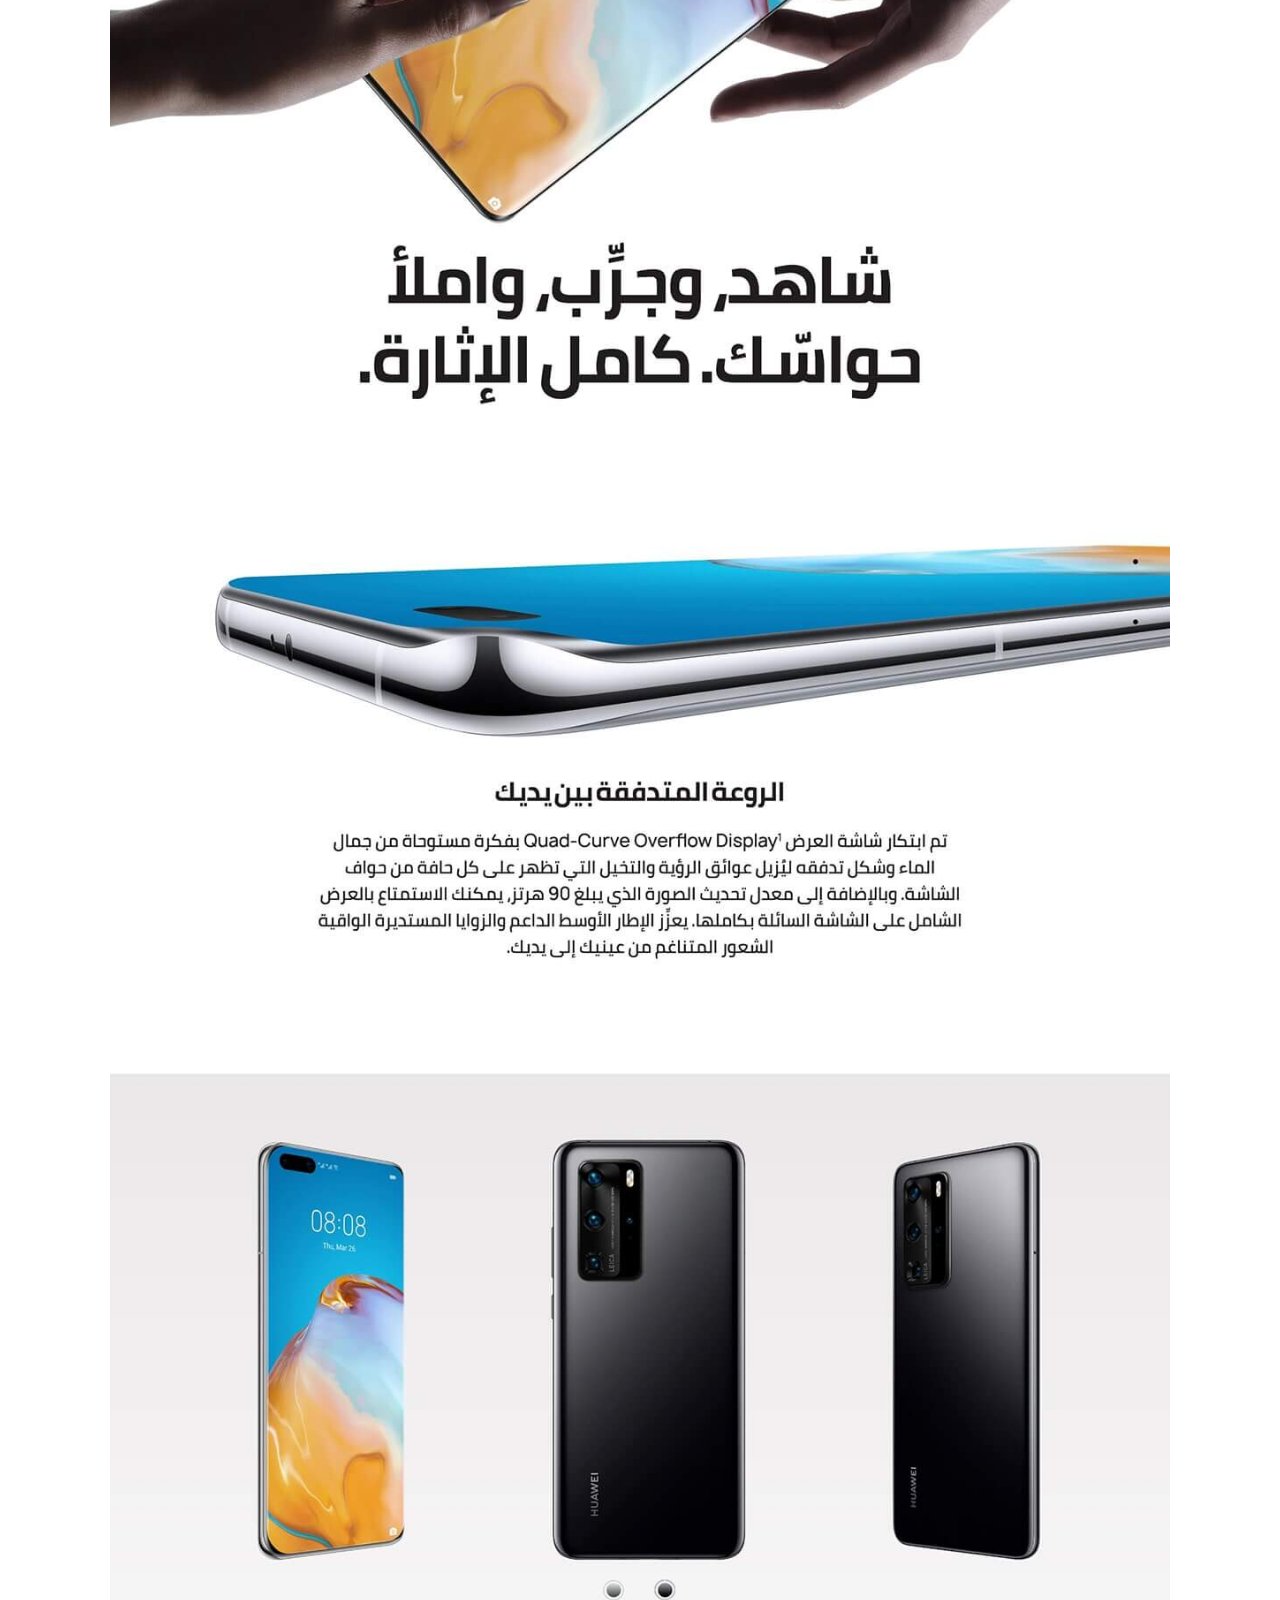
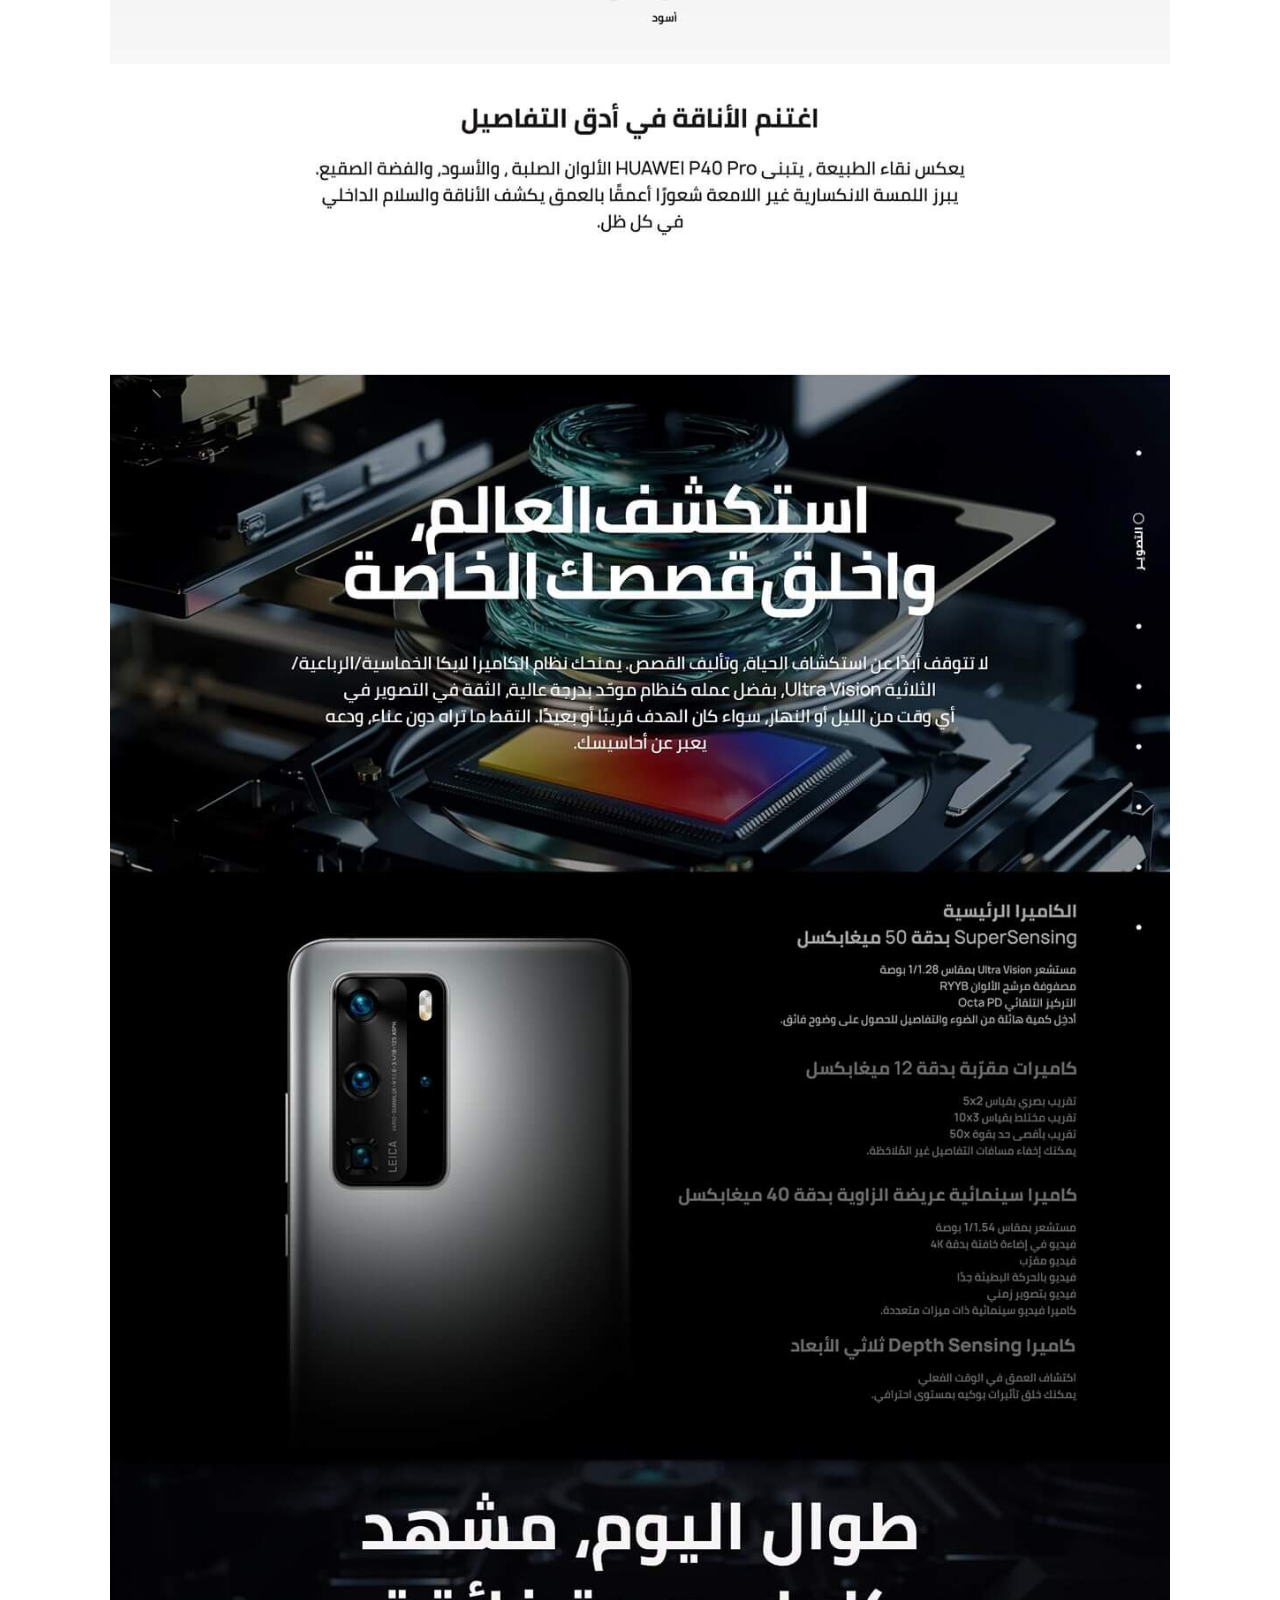
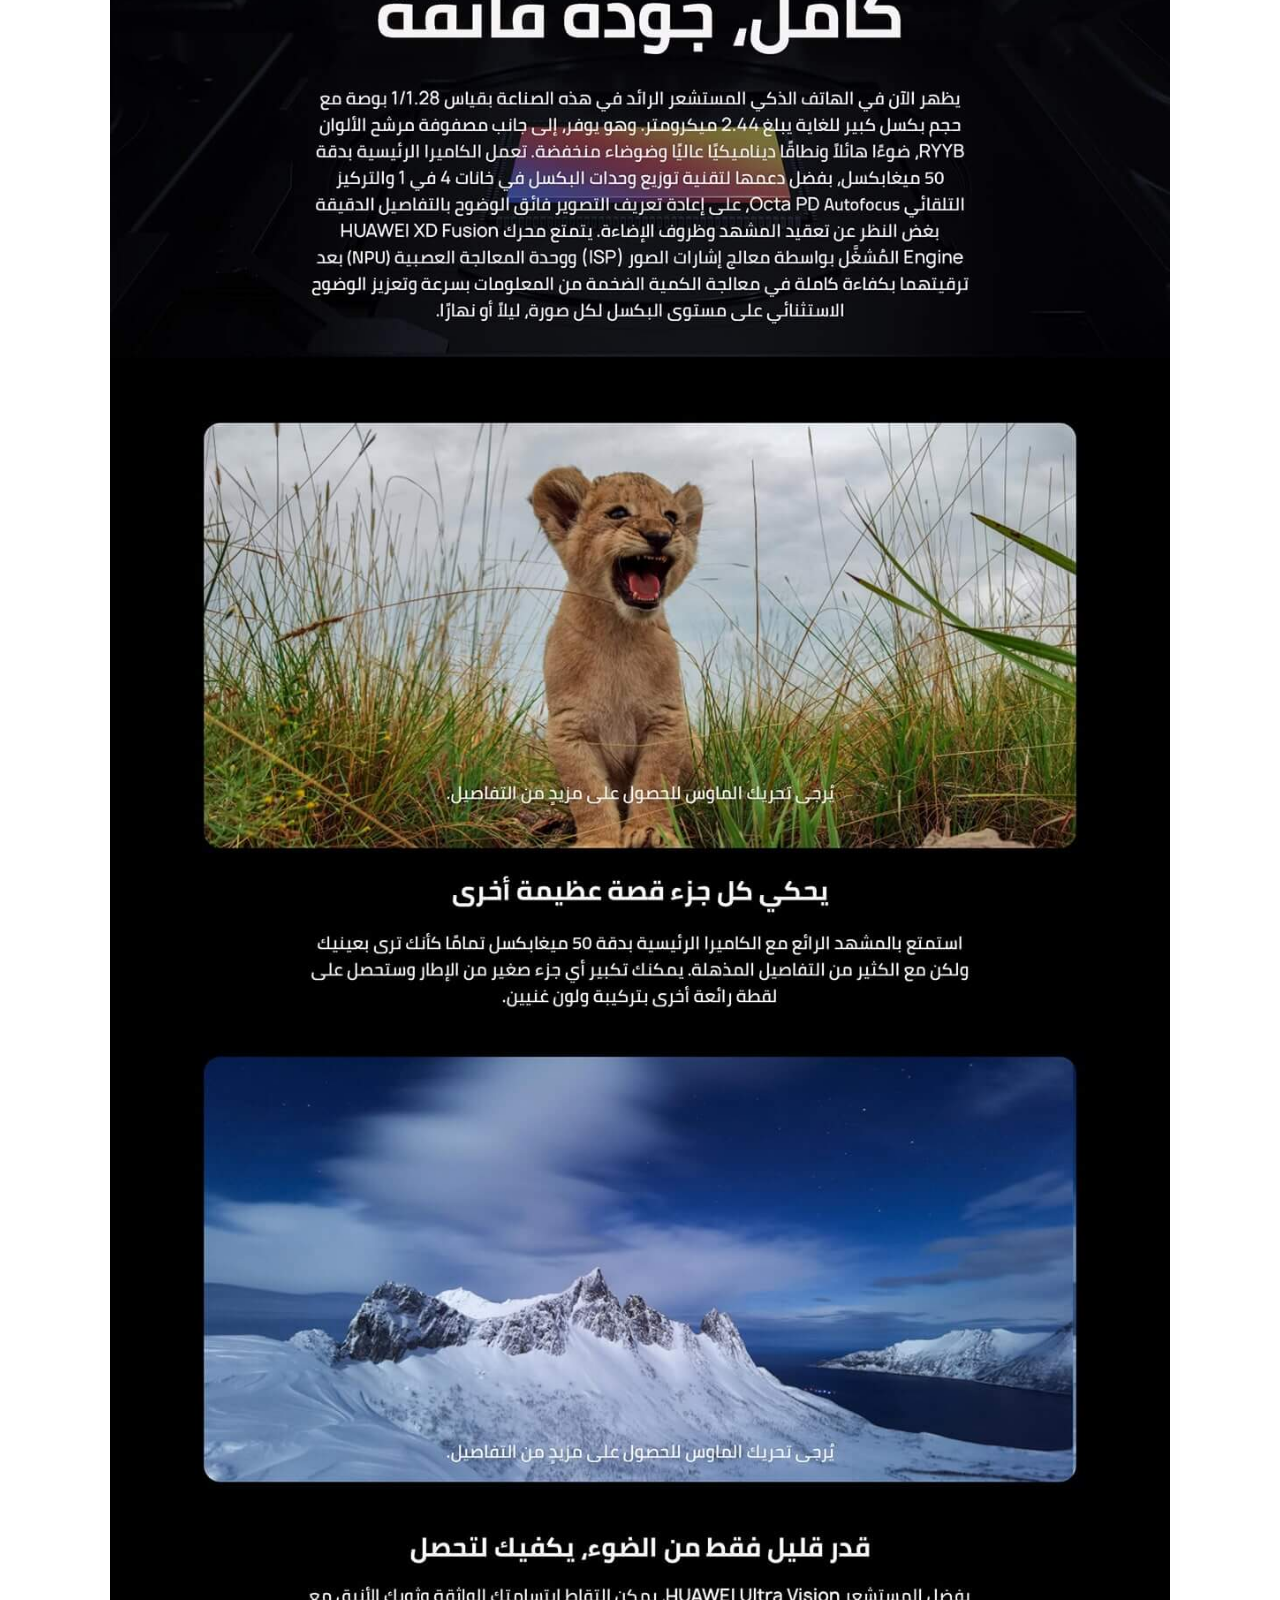
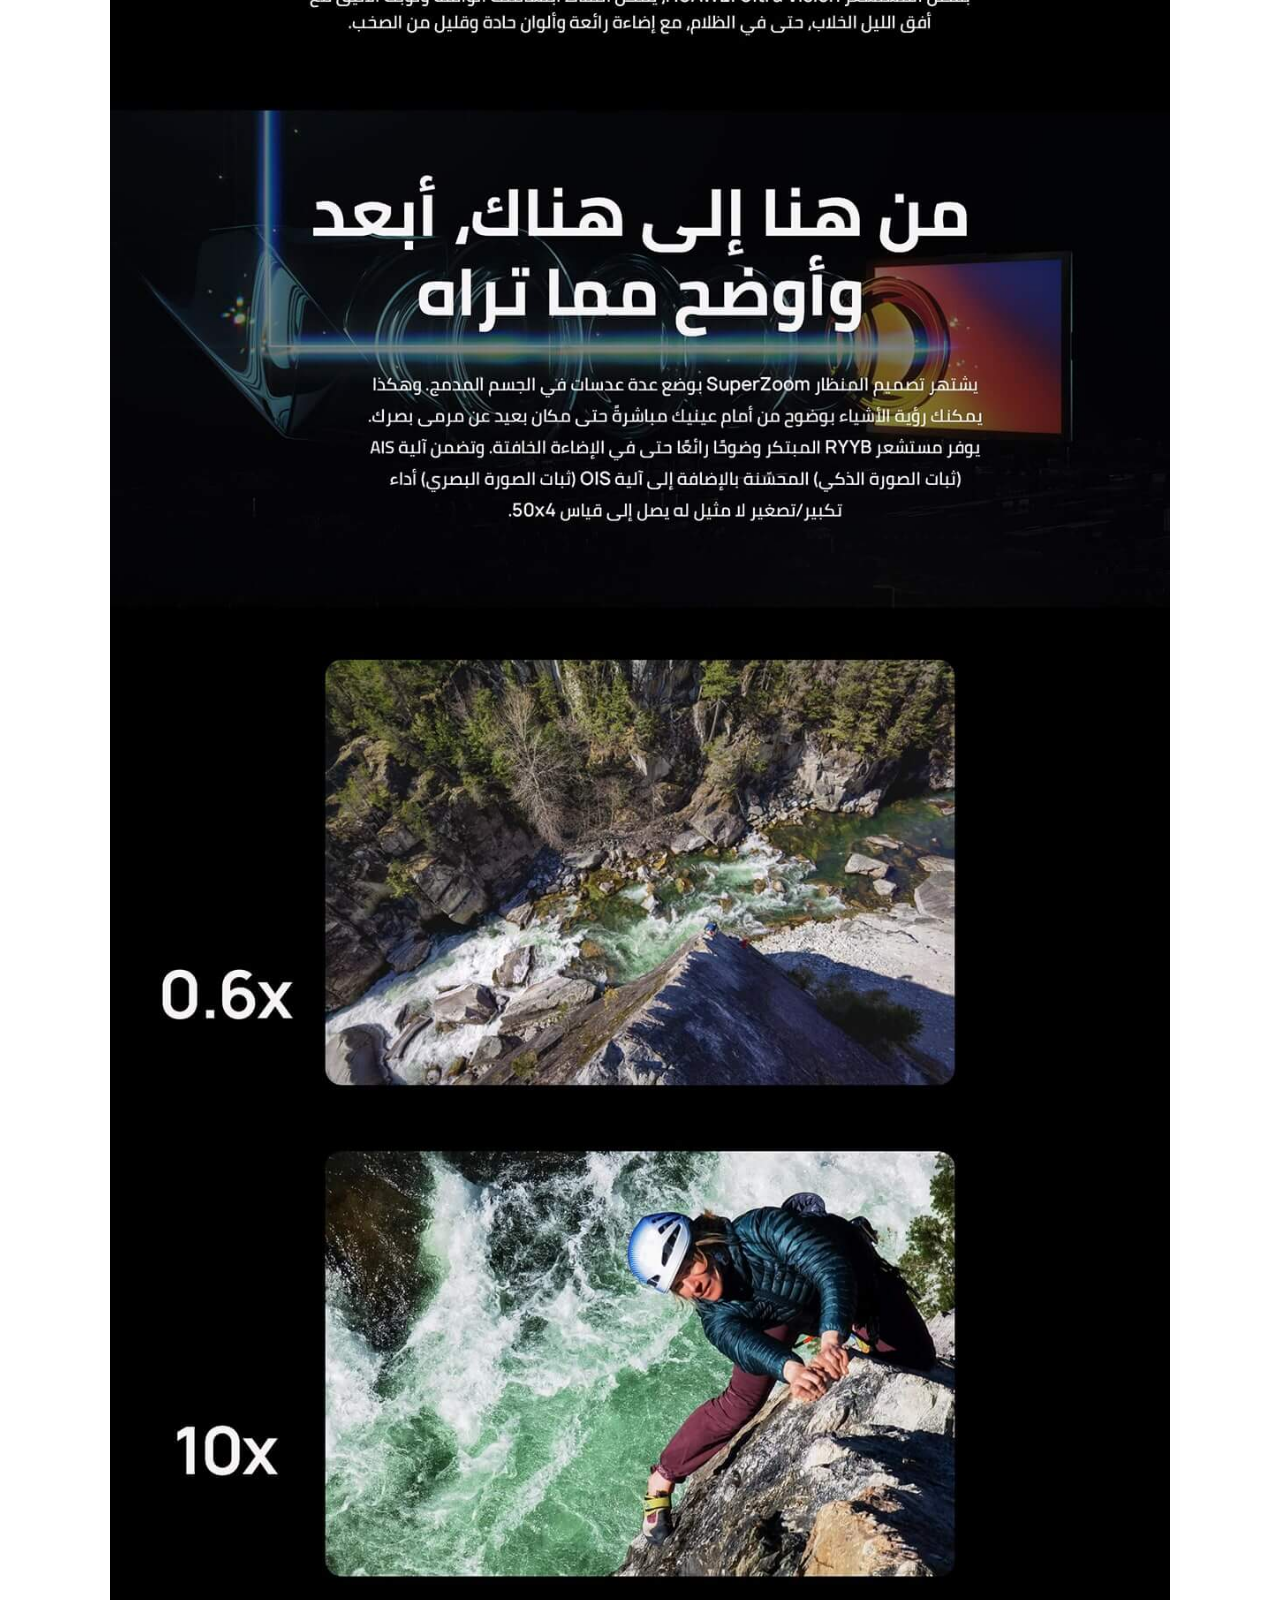
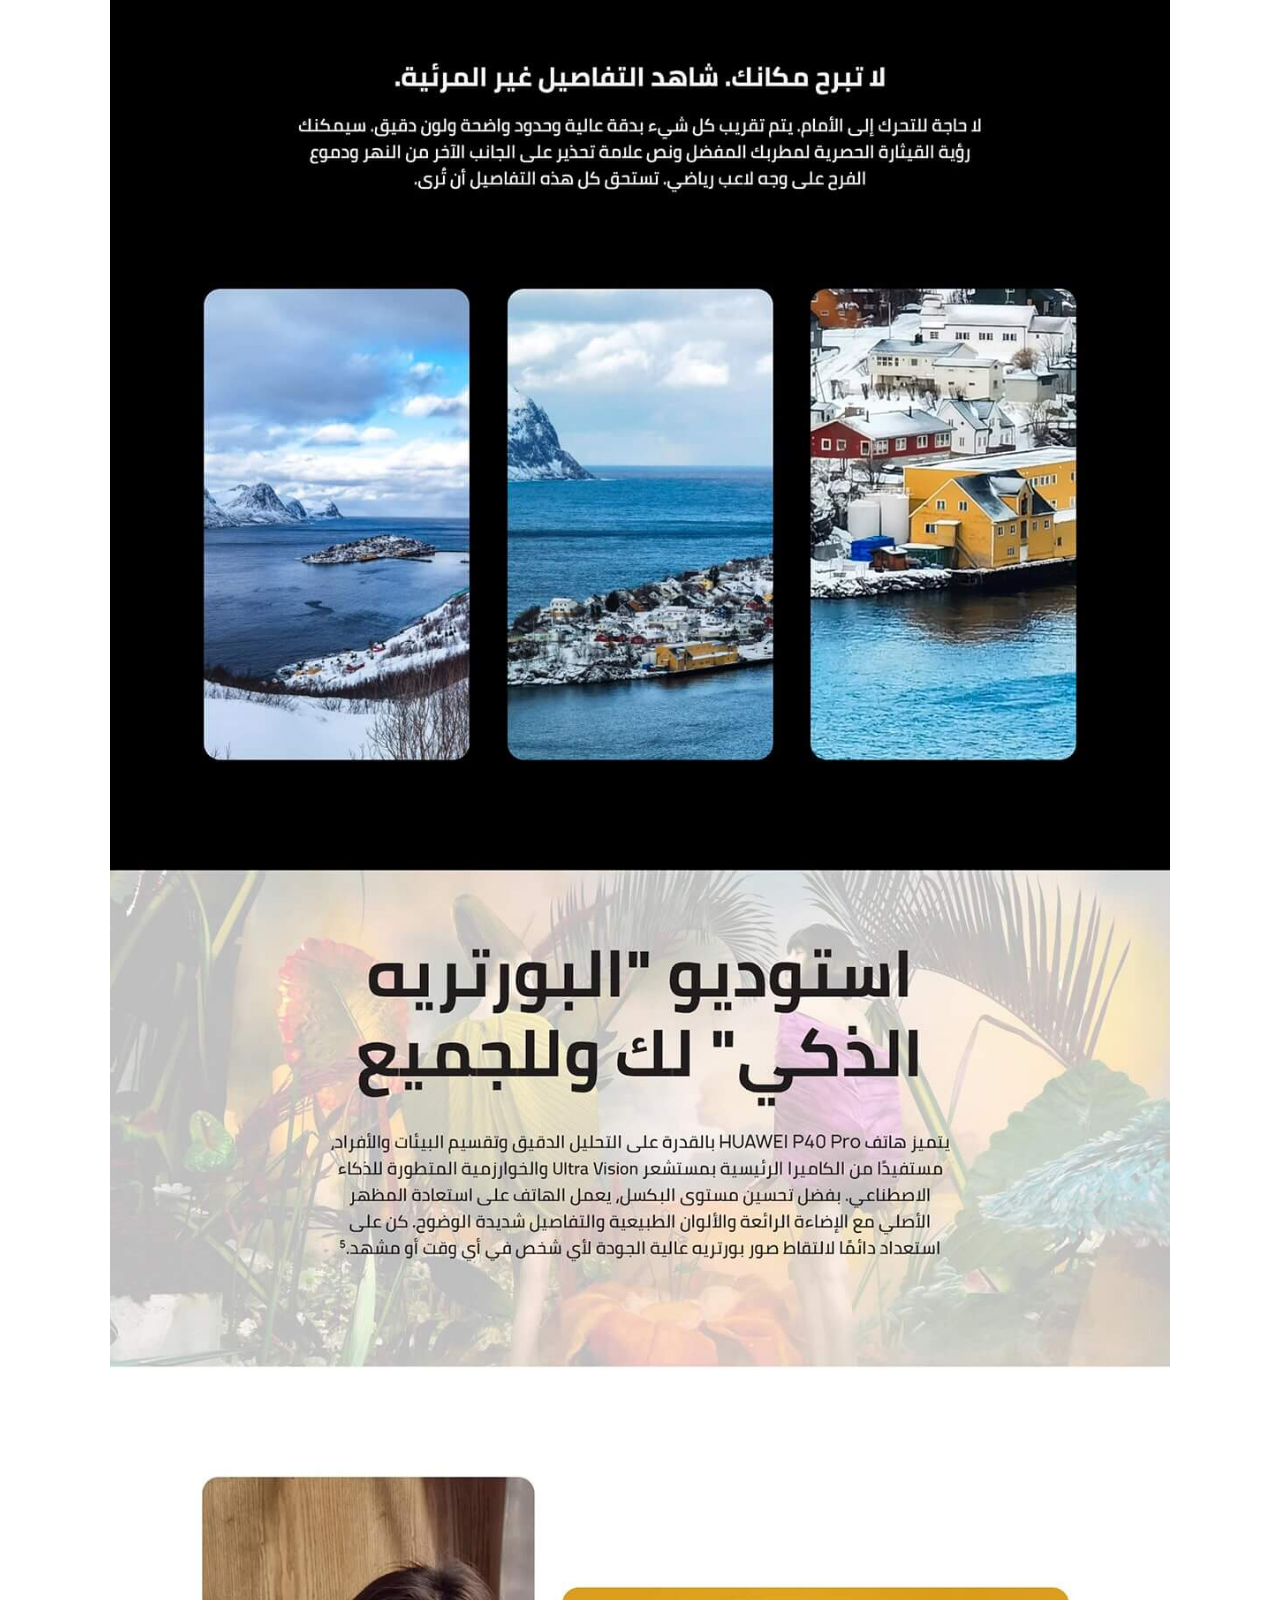
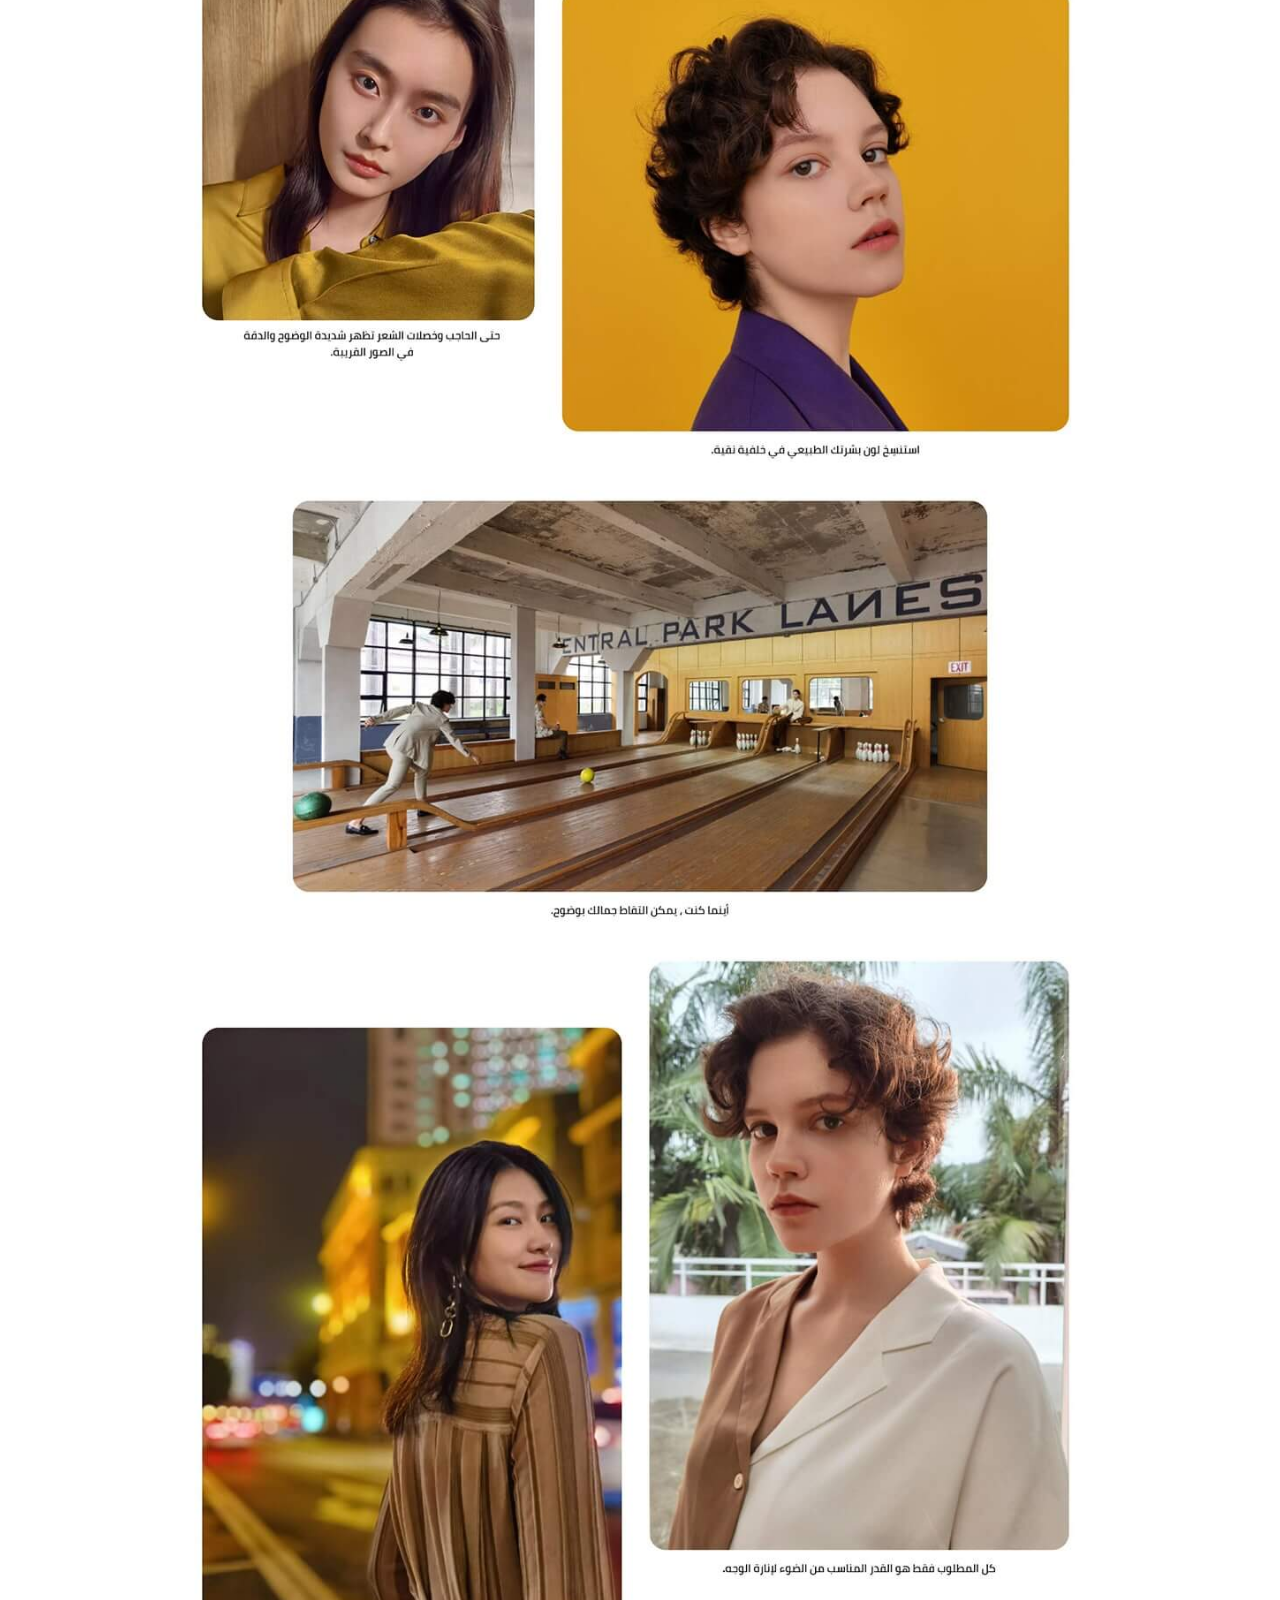
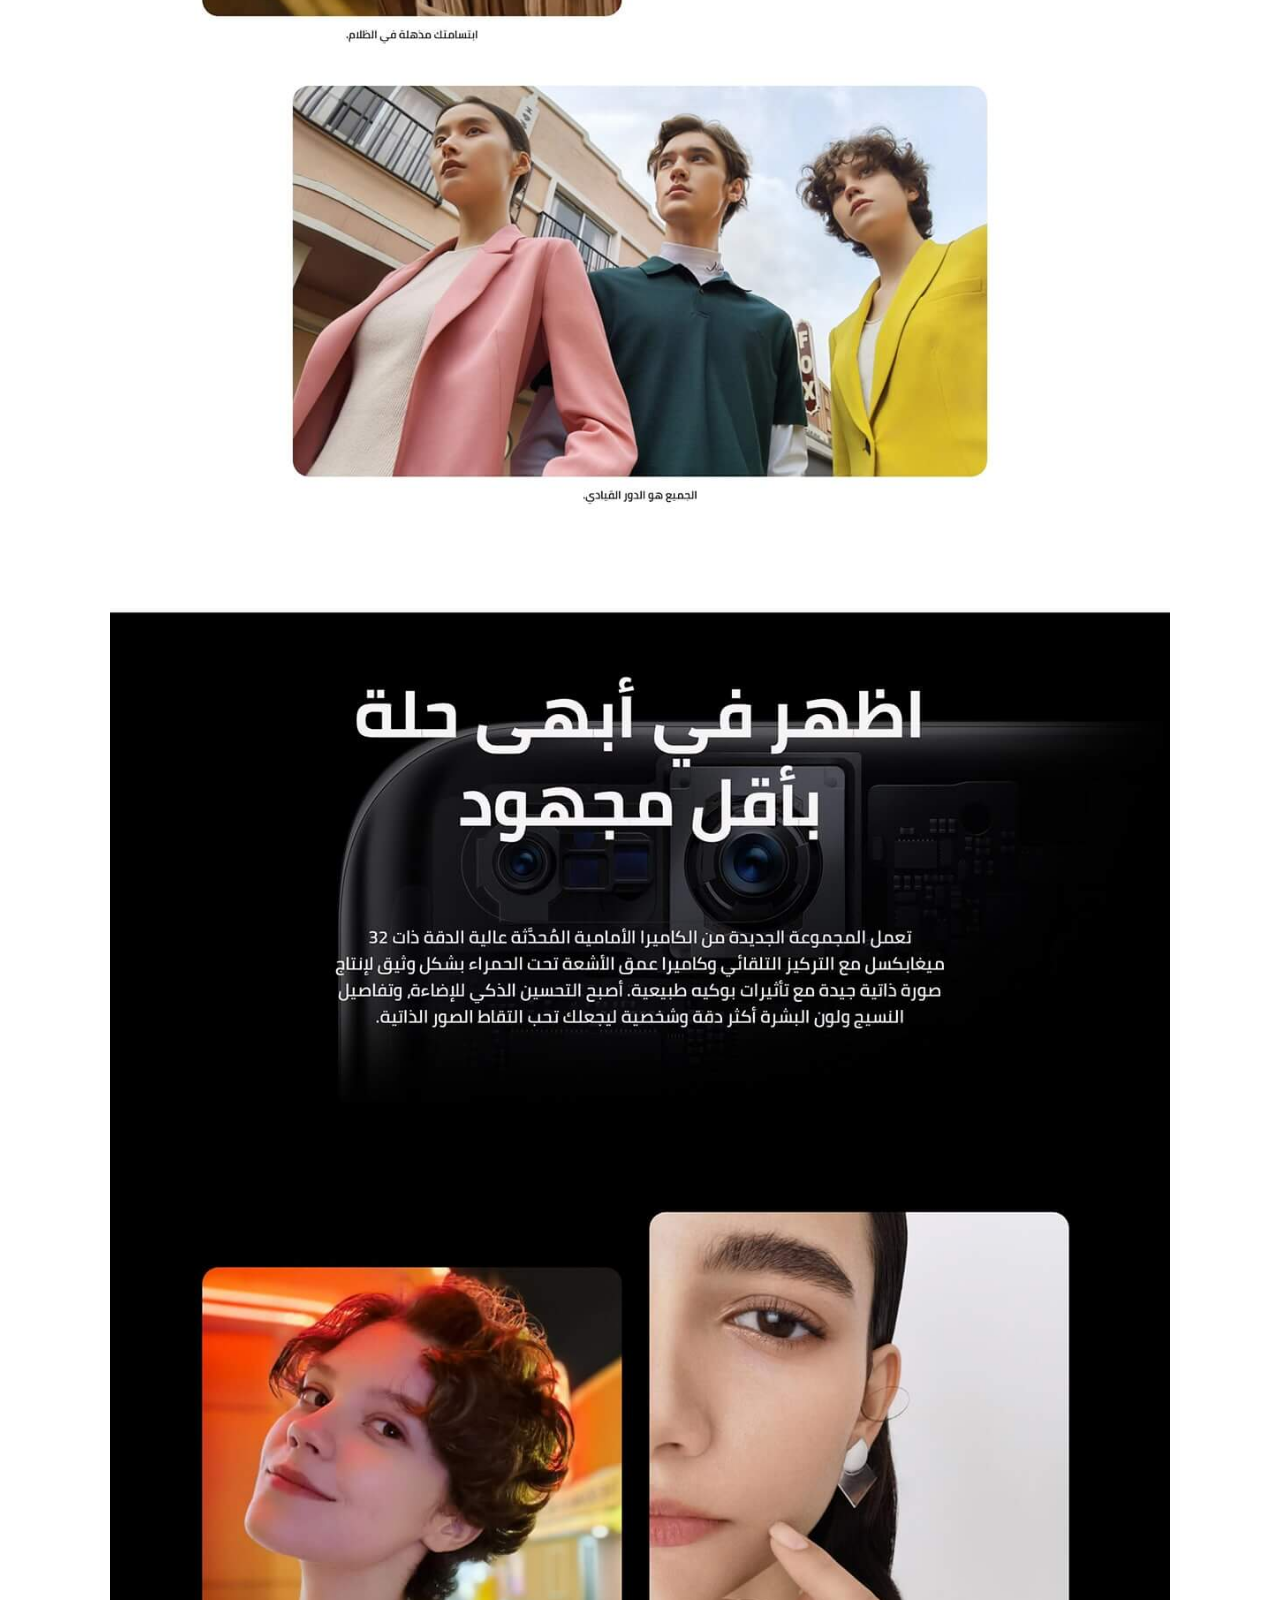
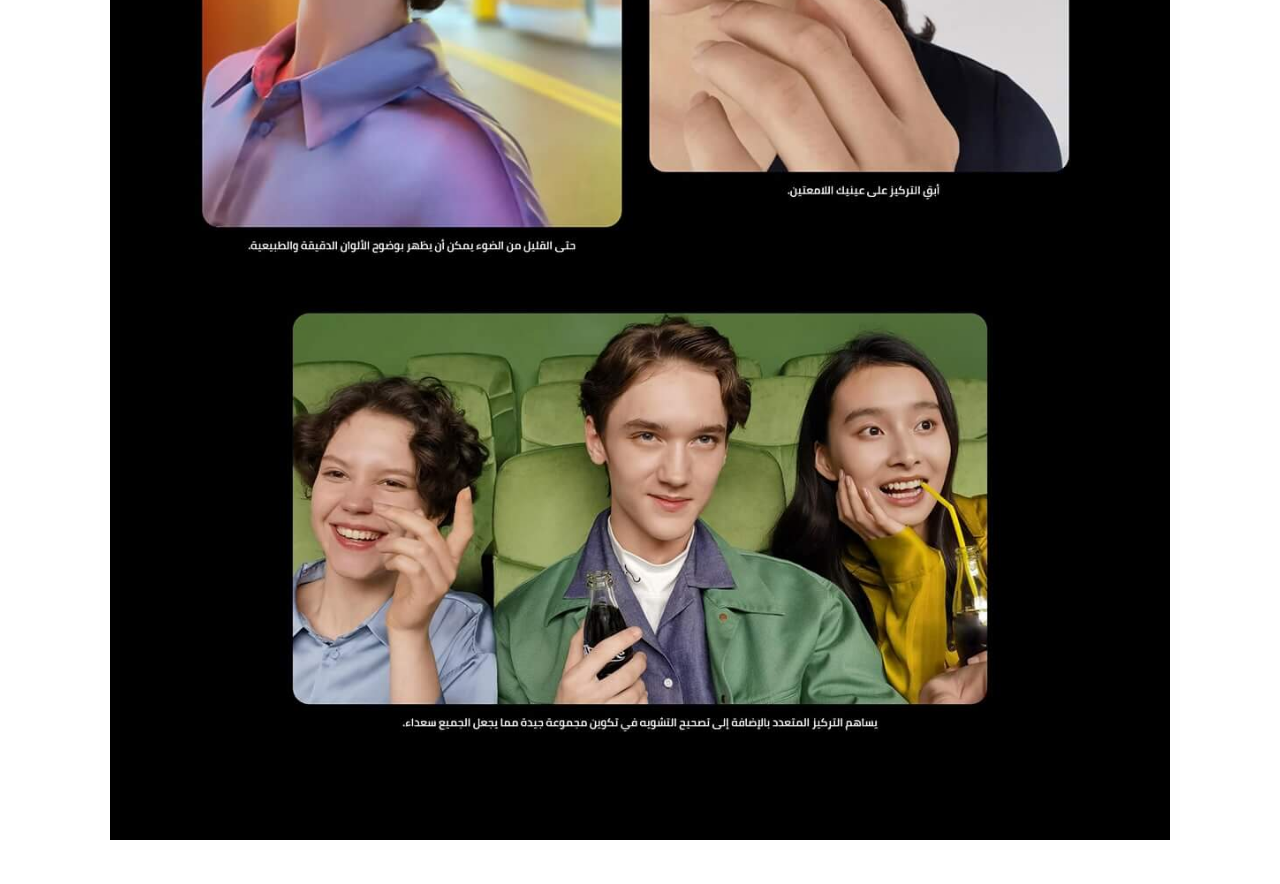
==== commit bbabd632: "Update meta data" ====
--- a/index.html
+++ b/index.html
@@ -3,7 +3,22 @@
   <head>
     <meta charset="UTF-8" />
     <meta name="viewport" content="width=device-width, initial-scale=1.0" />
-    <title>Document</title>
+    <meta property="og:locale" content="en_US" />
+    <meta property="og:type" content="website" />
+    <meta property="og:site_name" content="احجزه الآن Huawei P40 Pro 5G" />
+    <meta property="og:title" content="احجزه الآن Huawei P40 Pro 5G" />
+    <meta
+      property="og:description"
+      content="يبدأ الحجز المسبق بتاريخ 5 أبريل وينتهي بتاريخ 14 أبريل"
+    />
+    <meta property="og:url" content="https://p40.laywagif.com/" />
+    <title>احجزه الآن Huawei P40 Pro 5G</title>
+    <link
+      rel="shortcut icon"
+      type="image/x-icon"
+      href="/assets/img/favicon.ico"
+    />
+    <link rel="stylesheet" href="/assets/css/styles.css" />
   </head>
   <body>
     <script>
--- a/assets/css/styles.css
+++ b/assets/css/styles.css
@@ -0,0 +1,1066 @@
+/* Thin => 200 */
+@font-face {
+  font-family: "STCForward";
+  font-weight: 200;
+  font-style: normal;
+  src: url("/assets/fonts/STCForward/STCForward-Thin.eot");
+  src: url("/assets/fonts/STCForward/STCForward-Thin.woff") format("woff"), url("/assets/fonts/STCForward/STCForward-Thin.ttf") format("truetype"), url("/assets/fonts/STCForward/STCForward-Thin.svg") format("svg");
+}
+@font-face {
+  font-family: "STCForward";
+  font-weight: 200;
+  font-style: italic;
+  src: url("/assets/fonts/STCForward/STCForward-ThinItalic.eot");
+  src: url("/assets/fonts/STCForward/STCForward-ThinItalic.woff") format("woff"), url("/assets/fonts/STCForward/STCForward-ThinItalic.ttf") format("truetype"), url("/assets/fonts/STCForward/STCForward-ThinItalic.svg") format("svg");
+}
+/* Light => 300 */
+@font-face {
+  font-family: "STCForward";
+  font-weight: 300;
+  font-style: normal;
+  src: url("/assets/fonts/STCForward/STCForward-Light.eot");
+  src: url("/assets/fonts/STCForward/STCForward-Light.woff") format("woff"), url("/assets/fonts/STCForward/STCForward-Light.ttf") format("truetype"), url("/assets/fonts/STCForward/STCForward-Light.svg") format("svg");
+}
+@font-face {
+  font-family: "STCForward";
+  font-weight: 300;
+  font-style: italic;
+  src: url("/assets/fonts/STCForward/STCForward-LightItalic.eot");
+  src: url("/assets/fonts/STCForward/STCForward-LightItalic.woff") format("woff"), url("/assets/fonts/STCForward/STCForward-LightItalic.ttf") format("truetype"), url("/assets/fonts/STCForward/STCForward-LightItalic.svg") format("svg");
+}
+/* Regular => 400 */
+@font-face {
+  font-family: "STCForward";
+  font-weight: 400;
+  font-style: normal;
+  src: url("/assets/fonts/STCForward/STCForward-Regular.eot");
+  src: url("/assets/fonts/STCForward/STCForward-Regular.woff") format("woff"), url("/assets/fonts/STCForward/STCForward-Regular.ttf") format("truetype"), url("/assets/fonts/STCForward/STCForward-Regular.svg") format("svg");
+}
+@font-face {
+  font-family: "STCForward";
+  font-weight: 400;
+  font-style: italic;
+  src: url("/assets/fonts/STCForward/STCForward-Italic.eot");
+  src: url("/assets/fonts/STCForward/STCForward-Italic.woff") format("woff"), url("/assets/fonts/STCForward/STCForward-Italic.ttf") format("truetype"), url("/assets/fonts/STCForward/STCForward-Italic.svg") format("svg");
+}
+/* Medium => 500 */
+@font-face {
+  font-family: "STCForward";
+  font-weight: 500;
+  font-style: normal;
+  src: url("/assets/fonts/STCForward/STCForward-Medium.eot");
+  src: url("/assets/fonts/STCForward/STCForward-Medium.woff") format("woff"), url("/assets/fonts/STCForward/STCForward-Medium.ttf") format("truetype"), url("/assets/fonts/STCForward/STCForward-Medium.svg") format("svg");
+}
+@font-face {
+  font-family: "STCForward";
+  font-weight: 500;
+  font-style: italic;
+  src: url("/assets/fonts/STCForward/STCForward-MediumItalic.eot");
+  src: url("/assets/fonts/STCForward/STCForward-MediumItalic.woff") format("woff"), url("/assets/fonts/STCForward/STCForward-MediumItalic.ttf") format("truetype"), url("/assets/fonts/STCForward/STCForward-MediumItalic.svg") format("svg");
+}
+/* Bold => 600, 700 */
+@font-face {
+  font-family: "STCForward";
+  font-weight: 700;
+  font-style: normal;
+  src: url("/assets/fonts/STCForward/STCForward-Bold.eot");
+  src: url("/assets/fonts/STCForward/STCForward-Bold.woff") format("woff"), url("/assets/fonts/STCForward/STCForward-Bold.ttf") format("truetype"), url("/assets/fonts/STCForward/STCForward-Bold.svg") format("svg");
+}
+@font-face {
+  font-family: "STCForward";
+  font-weight: 700;
+  font-style: italic;
+  src: url("/assets/fonts/STCForward/STCForward-BoldItalic.eot");
+  src: url("/assets/fonts/STCForward/STCForward-BoldItalic.woff") format("woff"), url("/assets/fonts/STCForward/STCForward-BoldItalic.ttf") format("truetype"), url("/assets/fonts/STCForward/STCForward-BoldItalic.svg") format("svg");
+}
+/* Extra Bold => 800 */
+@font-face {
+  font-family: "STCForward";
+  font-weight: 900;
+  font-style: normal;
+  src: url("/assets/fonts/STCForward/STCForward-ExtraBold.eot");
+  src: url("/assets/fonts/STCForward/STCForward-ExtraBold.woff") format("woff"), url("/assets/fonts/STCForward/STCForward-ExtraBold.ttf") format("truetype"), url("/assets/fonts/STCForward/STCForward-ExtraBold.svg") format("svg");
+}
+@font-face {
+  font-family: "STCForward";
+  font-weight: 900;
+  font-style: italic;
+  src: url("/assets/fonts/STCForward/STCForward-ExtraBoldItalic.eot");
+  src: url("/assets/fonts/STCForward/STCForward-ExtraBoldItalic.woff") format("woff"), url("/assets/fonts/STCForward/STCForward-ExtraBoldItalic.ttf") format("truetype"), url("/assets/fonts/STCForward/STCForward-ExtraBoldItalic.svg") format("svg");
+}
+* {
+  box-sizing: border-box;
+  padding: 0;
+  margin: 0;
+  border: 0;
+  outline: 0;
+  font-family: "STCForward", sans-serif, arial;
+}
+
+html {
+  scroll-behavior: smooth;
+}
+
+body {
+  background-color: #fff;
+  color: #1d252d;
+  direction: rtl;
+}
+body.en {
+  direction: ltr;
+}
+
+p {
+  line-height: 30px;
+}
+
+ul {
+  list-style-type: none;
+}
+
+input[type=email],
+input[type=tel] {
+  direction: ltr !important;
+}
+
+a {
+  text-decoration: none;
+  display: inline-block;
+  color: #1d252d;
+}
+
+img {
+  max-width: 100%;
+}
+
+.main-container {
+  max-width: 1100px;
+  width: 100%;
+  margin: auto;
+  padding: 0 20px;
+}
+
+.flex {
+  display: flex;
+}
+.flex.flex-wrap {
+  flex-wrap: wrap;
+}
+.flex.flex-center {
+  align-items: center;
+  justify-content: center;
+}
+.flex.align-center {
+  align-items: center;
+}
+.flex.justify-between {
+  justify-content: space-between;
+}
+.flex.direction-column {
+  flex-direction: column;
+}
+
+.btn {
+  padding: 12px 32px;
+  font-size: 17px;
+  border-radius: 3px;
+  box-shadow: 0px 3px 8px rgba(0, 0, 0, 0.18);
+  display: flex;
+  align-items: center;
+  justify-content: center;
+  cursor: pointer;
+}
+.btn.main-btn {
+  background-color: #ff375e;
+  color: #fff;
+}
+.btn.outline-btn {
+  color: #ff375e;
+  background-color: transparent;
+  border: 2px solid #ff375e;
+}
+
+header {
+  padding: 20px 0;
+}
+header .logo {
+  width: 50px;
+}
+header .lang-switcher {
+  padding: 0 30px;
+  height: 44px;
+  border: 2px solid #ddd;
+  border-radius: 25px;
+  font-size: 16px;
+  margin-right: 24px;
+  margin-top: -2px;
+  display: flex;
+  justify-content: center;
+  align-items: center;
+  cursor: pointer;
+}
+
+.hero-banner {
+  background-color: #4f008c;
+  color: #fff;
+  position: relative;
+}
+.hero-banner .mobile-banner {
+  display: none;
+}
+.hero-banner .content {
+  padding: 40px 0;
+}
+.hero-banner .content h5 {
+  color: #f3f3f1;
+  opacity: 0.6;
+  font-weight: 400;
+  font-size: 18px;
+  margin-bottom: 16px;
+}
+.hero-banner .content h1 {
+  font-size: 44px;
+  font-weight: 600;
+  line-height: 46px;
+  margin-bottom: 24px;
+}
+.hero-banner .content p {
+  font-size: 20px;
+  line-height: 38px;
+  margin-bottom: 40px;
+}
+.hero-banner .content .outline-btn {
+  margin: 0 20px;
+}
+
+@media screen and (max-width: 1000px) {
+  .hero-banner .desktop-banner {
+    max-width: 380px;
+  }
+  .hero-banner .content h1 {
+    font-size: 38px;
+  }
+  .hero-banner .content p {
+    font-size: 18px;
+  }
+}
+@media screen and (max-width: 900px) {
+  .hero-banner .main-container .desktop-banner {
+    max-width: 350px;
+  }
+}
+@media screen and (max-width: 780px) {
+  .hero-banner .main-container {
+    flex-direction: column;
+    align-items: center;
+  }
+  .hero-banner .main-container .desktop-banner {
+    display: none;
+  }
+  .hero-banner .main-container .mobile-banner {
+    display: block;
+    margin-bottom: 30px;
+    max-width: 100%;
+  }
+}
+@media screen and (max-width: 520px) {
+  .hero-banner .main-container .actions {
+    flex-direction: column;
+  }
+  .hero-banner .main-container .actions .outline-btn,
+.hero-banner .main-container .actions .main-btn {
+    margin: 10px 0 !important;
+  }
+}
+@media screen and (max-width: 460px) {
+  .hero-banner .main-container .content h1 {
+    font-size: 30px;
+  }
+  .hero-banner .main-container .content p {
+    font-size: 16px;
+  }
+}
+.FAQs {
+  text-align: center;
+  padding: 60px 0;
+}
+.FAQs h2 {
+  margin-bottom: 60px;
+}
+.FAQs ul {
+  list-style-type: none;
+  width: 100%;
+  max-width: 700px;
+  margin: auto;
+}
+.FAQs ul li {
+  background-color: #fff;
+  border-radius: 8px;
+  box-shadow: 0px 14px 26px rgba(0, 0, 0, 0.08);
+  margin-bottom: 22px;
+  text-align: start;
+  position: relative;
+}
+.FAQs ul li.expand .question::after {
+  transition: all 0.4s ease-out;
+  transform: scaleX(1);
+  background-color: #f3efef;
+}
+.FAQs ul li.expand .answer {
+  animation: expanding 1s ease forwards 0ms;
+}
+.FAQs ul li.expand .arrow-icon {
+  transform: rotate(0) !important;
+}
+.FAQs ul li .question {
+  font-weight: 500;
+  font-size: 17px;
+  position: relative;
+  cursor: pointer;
+  padding: 22px;
+  display: flex;
+  justify-content: space-between;
+  align-items: center;
+}
+.FAQs ul li .question::after {
+  content: "";
+  position: absolute;
+  bottom: 10px;
+  left: 22px;
+  width: calc(100% - 44px);
+  height: 2px;
+  background-color: #ff375e;
+  transform: scaleX(0);
+  transform-origin: center;
+  transition: all 0.2s ease-out;
+}
+.FAQs ul li .question .arrow-icon {
+  transform: rotate(90deg);
+  transition: all 0.2s ease-out;
+}
+.FAQs ul li .answer {
+  color: #8e9aa0;
+  line-height: 28px;
+  height: auto;
+  opacity: 0;
+  padding: 0 22px;
+  transform: translateY(5px);
+  max-height: 0;
+  transition: max-height 10s ease 0ms;
+}
+
+@keyframes expanding {
+  100% {
+    max-height: 500px;
+    padding-bottom: 20px;
+    opacity: 1;
+    transform: translateY(0);
+  }
+}
+#pickDeviceColor h5 {
+  font-size: 20px;
+  font-weight: 500;
+  min-width: 120px;
+}
+#pickDeviceColor .options {
+  display: flex;
+}
+#pickDeviceColor .options label {
+  display: flex;
+  justify-content: center;
+  align-items: center;
+  flex-direction: column;
+  cursor: pointer;
+}
+#pickDeviceColor .options label:first-of-type {
+  margin-left: 80px;
+}
+#pickDeviceColor .options label .color-spot {
+  position: relative;
+}
+#pickDeviceColor .options label .color-spot b {
+  position: absolute;
+  top: 100%;
+  left: 50%;
+  transform: translateX(-50%);
+  margin-top: 10px;
+}
+#pickDeviceColor .options label .color-spot span {
+  width: 30px;
+  height: 30px;
+  border-radius: 50%;
+  position: relative;
+}
+#pickDeviceColor .options label input[type=radio] {
+  display: none;
+}
+#pickDeviceColor .options label input:checked + .color-spot span::after {
+  content: "";
+  position: absolute;
+  top: 50%;
+  left: 50%;
+  transform: translate(-50%, -50%) scale(0.6);
+  opacity: 0;
+  width: calc(100% + 8px);
+  height: calc(100% + 8px);
+  border-radius: 50%;
+  border: 2px solid #ff375e;
+  animation: scaleUp 0.4s cubic-bezier(0.18, 0.89, 0.32, 1.28) forwards;
+}
+@keyframes scaleUp {
+  to {
+    transform: translate(-50%, -50%) scale(1);
+    opacity: 1;
+  }
+}
+#pickDeviceColor .options label input:checked + .color-spot b {
+  color: #ff375e;
+}
+#pickDeviceColor .options small {
+  margin-top: 14px;
+  font-size: 15px;
+}
+#pickDeviceColor .options small span {
+  color: #ff375e;
+}
+#pickDeviceColor .outline-option {
+  padding: 12px 32px;
+  border: 2px solid #ff375e;
+  text-align: center;
+  line-height: 24px;
+  color: #ff375e;
+  font-weight: 500;
+  border-radius: 100px;
+  background-color: #fff;
+  box-shadow: 0px 4px 22px rgba(0, 0, 0, 0.12);
+  white-space: nowrap;
+}
+#pickDeviceColor ul {
+  padding-right: 20px;
+  padding-left: 20px;
+}
+#pickDeviceColor ul li {
+  display: flex;
+  padding-top: 50px;
+  padding-bottom: 50px;
+  align-items: center;
+  border-bottom: 1px solid rgba(142, 154, 160, 0.3);
+}
+#pickDeviceColor ul li:last-of-type {
+  border-bottom: 0;
+}
+#pickDeviceColor .gifts {
+  display: flex;
+  align-items: center;
+  margin-right: 15px;
+}
+#pickDeviceColor .gifts > div {
+  width: 60px;
+  height: 60px;
+  background-color: #fff;
+  border-radius: 3px;
+  overflow: hidden;
+  padding: 4px;
+  margin: 0 4px;
+  cursor: pointer;
+}
+#pickDeviceColor .gifts > div img {
+  max-width: 100%;
+  max-height: 100%;
+}
+
+#userInfoForm {
+  width: 100%;
+  height: 100%;
+  display: flex;
+  flex-direction: column;
+  justify-content: space-between;
+}
+#userInfoForm .main-container {
+  margin-left: -24px;
+}
+#userInfoForm .form-group {
+  display: flex;
+  flex-direction: column;
+  padding-left: 24px;
+  margin-bottom: 32px;
+  position: relative;
+  width: 50%;
+}
+#userInfoForm .form-group.invalid input {
+  border: 2px solid rgba(255, 55, 94, 0.8) !important;
+}
+#userInfoForm .form-group.invalid small {
+  transform: translateY(0);
+  opacity: 1;
+}
+#userInfoForm .form-group label {
+  margin-bottom: 8px;
+}
+#userInfoForm .form-group .form-field {
+  display: flex;
+}
+#userInfoForm .form-group .form-field .form-control-prepend {
+  padding: 0 8px;
+  display: flex;
+  align-items: center;
+  background-color: #dfe1e6;
+  margin-left: -1px;
+  direction: ltr;
+}
+#userInfoForm .form-group .form-field input {
+  width: 100%;
+  height: 46px;
+  padding: 5px 12px;
+  border-radius: 3px;
+  border: 2px solid rgba(223, 225, 230, 0.8);
+  transition: all 0.2s ease-in-out;
+  position: relative;
+  z-index: 2;
+}
+#userInfoForm .form-group .form-field input[type=tel] {
+  border-radius: 0 3px 3px 0;
+}
+#userInfoForm .form-group .form-field input:focus {
+  border: 2px solid rgba(79, 0, 140, 0.8);
+}
+#userInfoForm .form-group small {
+  position: absolute;
+  top: calc(100% + 3px);
+  right: 0;
+  z-index: 1;
+  color: #ff375e;
+  opacity: 0;
+  transform: translateY(-20px);
+  transition: all 0.3s ease;
+}
+#userInfoForm .alert-err-msg {
+  color: #ff375e;
+  border: 2px solid rgba(255, 55, 95, 0.4);
+  padding: 15px 20px;
+  background-color: rgba(255, 55, 95, 0.2);
+  border-radius: 4px;
+  box-shadow: 0 4px 9px rgba(255, 55, 95, 0.2);
+  transition: all 0.3s cubic-bezier(0.65, 0.05, 0.36, 1);
+  margin-bottom: 10px;
+  display: none;
+}
+#userInfoForm .alert-err-msg.show {
+  display: block;
+}
+#userInfoForm .accept-terms {
+  padding: 40px 0 10px;
+  border-top: 1px solid rgba(142, 154, 160, 0.3);
+}
+#userInfoForm .accept-terms input {
+  margin-left: 10px;
+}
+#userInfoForm .accept-terms button {
+  color: #ff375e;
+  text-decoration: underline;
+  cursor: pointer;
+}
+
+/* GeoDropdowns */
+.dropdown {
+  position: relative;
+  width: 100%;
+}
+
+.dropdown.disabled {
+  opacity: 0.3;
+  pointer-events: none;
+}
+
+.dropdown.empty {
+  opacity: 0.3;
+}
+
+.dropdown button {
+  height: 46px;
+  border: 2px solid #dfe1e6;
+  padding: 5px 12px;
+  border-radius: 3px;
+  width: 100%;
+  text-align: start;
+  cursor: pointer;
+}
+
+.dropdown .dropdown-wrap,
+.dropdown input[type=text] {
+  display: none;
+  position: absolute;
+  background: #fff;
+  left: 0;
+  right: 0;
+  max-height: 200px;
+  overflow-y: auto;
+}
+.dropdown .dropdown-wrap.dropdown-wrap,
+.dropdown input[type=text].dropdown-wrap {
+  border-radius: 6px;
+  padding: 8px 0;
+  margin-top: 6px;
+  border: 2px solid #dfe1e6;
+  box-shadow: 0 2px 9px rgba(0, 0, 0, 0.12);
+  z-index: 3;
+}
+.dropdown .dropdown-wrap::-webkit-scrollbar,
+.dropdown input[type=text]::-webkit-scrollbar {
+  width: 12px;
+}
+.dropdown .dropdown-wrap::-webkit-scrollbar-thumb,
+.dropdown input[type=text]::-webkit-scrollbar-thumb {
+  background-color: rgba(0, 0, 0, 0.2);
+  border-radius: 10px;
+  border: 4px solid #fff;
+}
+
+.dropdown.open button {
+  display: none;
+}
+
+.dropdown.open .dropdown-wrap,
+.dropdown.open input[type=text] {
+  display: block;
+}
+
+.dropdown-wrap a {
+  display: block;
+  padding: 10px 15px;
+  cursor: pointer;
+  transition: all 0.12s ease-out;
+}
+.dropdown-wrap a:hover {
+  background-color: #eee;
+}
+
+.dropdown-wrap a.hide {
+  display: none;
+}
+
+#aboutDevice {
+  min-width: 400px;
+  border-radius: 6px;
+  background-color: #fff;
+  box-shadow: 2px 8px 22px rgba(0, 0, 0, 0.12);
+  display: flex;
+  flex-direction: column;
+  align-items: center;
+  justify-content: space-between;
+  text-align: center;
+  overflow: hidden;
+  position: relative;
+  padding-bottom: 60px;
+}
+#aboutDevice .phone-img {
+  height: 260px;
+  margin-bottom: 40px;
+  display: flex;
+  justify-content: center;
+  align-items: center;
+}
+#aboutDevice .phone-img.silver img[data-color=silver] {
+  display: block;
+}
+#aboutDevice .phone-img.silver img[data-color=black] {
+  display: none;
+}
+#aboutDevice .phone-img img {
+  max-width: 100%;
+  max-height: 100%;
+}
+#aboutDevice .phone-img img[data-color=silver] {
+  display: none;
+}
+#aboutDevice .content {
+  padding: 50px 30px 40px;
+}
+#aboutDevice p {
+  color: #8e9aa0;
+  font-weight: normal;
+  margin-top: 8px;
+  font-size: 15px;
+}
+#aboutDevice h4 {
+  font-weight: 500;
+  font-size: 18px;
+}
+#aboutDevice .price span {
+  font-size: 24px;
+  color: #ff375e;
+}
+#aboutDevice .phone-name {
+  font-weight: 600;
+  font-size: 24px;
+}
+#aboutDevice .device-details {
+  margin-top: 30px;
+}
+#aboutDevice .properties {
+  margin-bottom: 30px;
+}
+
+#preOrderTheDeviceSection {
+  padding: 100px 20px 60px;
+}
+#preOrderTheDeviceSection .main-container {
+  background-color: #f3f3f1;
+  padding: 0;
+  border-radius: 8px;
+}
+#preOrderTheDeviceSection .main-container .steps {
+  width: 100%;
+}
+#preOrderTheDeviceSection .main-container .steps #pickDeviceColor,
+#preOrderTheDeviceSection .main-container .steps #userInfoForm,
+#preOrderTheDeviceSection .main-container .steps #confirmationMessage {
+  display: none;
+  padding: 40px 30px;
+}
+#preOrderTheDeviceSection .main-container .steps #pickDeviceColor h3,
+#preOrderTheDeviceSection .main-container .steps #userInfoForm h3,
+#preOrderTheDeviceSection .main-container .steps #confirmationMessage h3 {
+  font-weight: 500;
+  margin-bottom: 30px;
+  color: #1d252d;
+  font-size: 24px;
+  display: block;
+  width: 100%;
+}
+#preOrderTheDeviceSection .submitColorDeviceBtn,
+#preOrderTheDeviceSection .submitUserDataBtn {
+  justify-content: center;
+  align-items: center;
+  background-color: #a8abae;
+  color: #fff;
+  font-size: 18px;
+  cursor: not-allowed;
+  display: none;
+  position: absolute;
+  bottom: 0;
+  left: 0;
+  height: 60px;
+  width: 100%;
+}
+#preOrderTheDeviceSection .submitColorDeviceBtn.active,
+#preOrderTheDeviceSection .submitUserDataBtn.active {
+  background-color: #ff375e;
+  cursor: pointer;
+}
+#preOrderTheDeviceSection .submitColorDeviceBtn.btn-spinner,
+#preOrderTheDeviceSection .submitUserDataBtn.btn-spinner {
+  position: absolute;
+}
+#preOrderTheDeviceSection .submitColorDeviceBtn.btn-spinner::after,
+#preOrderTheDeviceSection .submitUserDataBtn.btn-spinner::after {
+  content: "";
+  position: absolute;
+  top: 0;
+  left: 0;
+  width: 100%;
+  height: 100%;
+  background-color: #a8abae;
+}
+#preOrderTheDeviceSection .submitColorDeviceBtn.btn-spinner::before,
+#preOrderTheDeviceSection .submitUserDataBtn.btn-spinner::before {
+  content: "";
+  position: absolute;
+  z-index: 2;
+  top: 50%;
+  left: 50%;
+  transform: translate(-50%, -50%);
+  width: 30px;
+  height: 30px;
+  border-radius: 50%;
+  border: 3px solid rgba(255, 255, 255, 0.2);
+  border-top: 3px solid #4f008c;
+  animation: spin 0.6s linear infinite;
+}
+@keyframes spin {
+  0% {
+    transform: translate(-50%, -50%) rotate(0deg);
+  }
+  100% {
+    transform: translate(-50%, -50%) rotate(360deg);
+  }
+}
+#preOrderTheDeviceSection .submitColorDeviceBtn img,
+#preOrderTheDeviceSection .submitUserDataBtn img {
+  margin-right: 16px;
+  width: 16px;
+}
+#preOrderTheDeviceSection.first-step #aboutDevice .device-details .properties {
+  display: none;
+}
+#preOrderTheDeviceSection.first-step .steps #pickDeviceColor {
+  display: block;
+}
+#preOrderTheDeviceSection.first-step #aboutDevice .submitColorDeviceBtn {
+  display: flex !important;
+}
+#preOrderTheDeviceSection.second-step .steps #userInfoForm {
+  display: flex;
+}
+#preOrderTheDeviceSection.second-step #aboutDevice .submitUserDataBtn {
+  display: flex !important;
+}
+#preOrderTheDeviceSection.congrats .steps #confirmationMessage {
+  display: flex;
+}
+#preOrderTheDeviceSection.congrats .submitColorDeviceBtn,
+#preOrderTheDeviceSection.congrats .submitUserDataBtn {
+  display: none !important;
+}
+
+#confirmationMessage {
+  width: 100%;
+  height: 100%;
+  flex-direction: column;
+  text-align: center;
+}
+#confirmationMessage h2 {
+  margin: 40px 0 20px;
+  line-height: 40px;
+}
+#confirmationMessage p {
+  font-size: 18px;
+}
+
+@media screen and (max-width: 1000px) {
+  #userInfoForm .form-group {
+    width: 100%;
+    padding: 0 !important;
+  }
+}
+@media screen and (max-width: 880px) {
+  #pickDeviceColor {
+    padding: 20px;
+  }
+  #pickDeviceColor h5 {
+    font-size: 18px;
+    min-width: 110px;
+  }
+
+  #userInfoForm .form-group {
+    width: 100%;
+    padding: 0 !important;
+  }
+
+  #aboutDevice {
+    min-width: 360px;
+  }
+}
+@media screen and (max-width: 800px) {
+  #preOrderTheDeviceSection .main-container {
+    flex-direction: column-reverse;
+    overflow: hidden;
+    padding: 16px;
+    padding-bottom: 70px;
+    position: relative;
+  }
+  #preOrderTheDeviceSection #aboutDevice {
+    padding-bottom: 0;
+    position: static;
+    min-width: 100%;
+  }
+  #preOrderTheDeviceSection.first-step .device-details {
+    display: none !important;
+  }
+}
+@media screen and (max-width: 560px) {
+  #preOrderTheDeviceSection .main-container .steps #pickDeviceColor,
+#preOrderTheDeviceSection .main-container .steps #userInfoForm,
+#preOrderTheDeviceSection .main-container .steps #confirmationMessage {
+    padding: 0;
+    padding-top: 40px;
+  }
+  #preOrderTheDeviceSection .main-container .steps #pickDeviceColor h3,
+#preOrderTheDeviceSection .main-container .steps #userInfoForm h3,
+#preOrderTheDeviceSection .main-container .steps #confirmationMessage h3 {
+    text-align: center;
+  }
+}
+@media screen and (max-width: 560px) {
+  #preOrderTheDeviceSection .main-container #pickDeviceColor ul li {
+    flex-direction: column;
+    align-items: flex-start;
+    padding-top: 20px;
+    padding-bottom: 20px;
+  }
+  #preOrderTheDeviceSection .main-container #pickDeviceColor ul li h5 {
+    margin-bottom: 20px;
+  }
+  #preOrderTheDeviceSection .main-container #pickDeviceColor ul li:first-of-type .options {
+    width: 100%;
+    padding-bottom: 20px;
+  }
+  #preOrderTheDeviceSection .main-container #pickDeviceColor ul li .options {
+    justify-content: center;
+  }
+  #preOrderTheDeviceSection .main-container #pickDeviceColor ul li .options label {
+    padding: 0;
+    margin: 0 40px;
+  }
+}
+.modal {
+  position: fixed;
+  top: 0;
+  left: 0;
+  width: 100%;
+  height: 100%;
+  z-index: 9;
+  justify-content: center;
+  align-items: flex-start;
+  padding: 40px 30px;
+  display: none;
+}
+.modal.open {
+  display: flex;
+}
+.modal .modal-layer {
+  position: absolute;
+  top: 0;
+  left: 0;
+  width: 100%;
+  height: 100%;
+  background-color: rgba(0, 0, 0, 0.8);
+  z-index: 1;
+}
+.modal#gifts-modal .modal-body {
+  display: flex;
+  flex-direction: column;
+  align-items: center;
+  justify-content: center;
+  padding: 30px 0;
+}
+.modal .content {
+  width: 100%;
+  max-width: 800px;
+  position: relative;
+  z-index: 2;
+  background-color: #fff;
+  box-shadow: 0px 8px 20px rgba(0, 0, 0, 0.16);
+  padding: 0 20px;
+  border-radius: 8px;
+  transform: translateY(80px);
+  opacity: 0;
+  transition: all 0.3s ease-out;
+  animation: fadeInUp 0.3s ease-out forwards;
+  max-height: 100%;
+  overflow-y: auto;
+}
+.modal .content .modal-head {
+  font-weight: 500 !important;
+  font-size: 16px;
+  padding: 20px 0 10px;
+  display: flex;
+  align-items: center;
+  border-bottom: 1px solid rgba(142, 154, 160, 0.3);
+  display: flex;
+  justify-content: space-between;
+  align-items: center;
+}
+.modal .content .modal-head .close {
+  width: 40px;
+  cursor: pointer;
+}
+.modal .content .modal-head .title {
+  display: flex;
+  align-items: center;
+}
+.modal .content .modal-head .title span.price {
+  margin: 0 20px;
+  color: #ff375e;
+  font-weight: 400;
+  font-size: 20px;
+  font-style: italic;
+  text-decoration: line-through;
+}
+.modal .content .modal-body {
+  overflow-y: auto;
+}
+.modal .content .modal-body ol {
+  padding: 25px;
+}
+.modal .content .modal-body ol li {
+  padding-right: 6px;
+  line-height: 26px;
+  margin-bottom: 16px;
+}
+.modal .content .modal-body .active-img img {
+  max-height: 200px;
+}
+.modal .content .modal-body .other-gifts-images {
+  display: flex;
+  align-items: center;
+  margin-top: 40px;
+}
+.modal .content .modal-body .other-gifts-images > div {
+  max-width: 25%;
+  height: 100px;
+  background-color: #fff;
+  border-radius: 3px;
+  overflow: hidden;
+  margin: 0 4px;
+  cursor: pointer;
+}
+.modal .content .modal-body .other-gifts-images > div img {
+  max-width: 100%;
+  max-height: 100%;
+  padding: 6px;
+  border-radius: 3px;
+}
+.modal .content .modal-body .other-gifts-images > div img.active {
+  border: 2px solid #4f008c;
+}
+
+@keyframes fadeInUp {
+  to {
+    transform: translateY(0);
+    opacity: 1;
+  }
+}
+@media screen and (max-width: 500px) {
+  .modal .content .modal-head {
+    align-items: flex-start;
+  }
+  .modal .content .modal-head .title {
+    flex-direction: column;
+    align-items: start !important;
+  }
+  .modal .content .modal-head .title .price {
+    margin: 12px 0 0 !important;
+  }
+}
+body.en #pickDeviceColor .options label:first-of-type {
+  margin-left: 0;
+  margin-right: 50px;
+}
+body.en #preOrderTheDeviceSection .submitColorDeviceBtn img,
+body.en #preOrderTheDeviceSection .submitUserDataBtn img {
+  margin-right: 0;
+  margin-left: 16px;
+  transform: rotate(180deg);
+}
+body.en .FAQs ul li .question .arrow-icon {
+  transform: rotate(-90deg);
+}
+body.en #userInfoForm .form-group {
+  padding-right: 24px;
+  padding-left: 0;
+}
+body.en #userInfoForm .form-group small {
+  right: auto;
+  left: 0;
+}
+body.en .modal .content .modal-body {
+  padding-left: 0;
+  padding-right: 10px;
+}
+body.en #pickDeviceColor .gifts {
+  margin-left: 15px;
+  margin-right: 15px;
+}
+
+/*# sourceMappingURL=styles.css.map */
